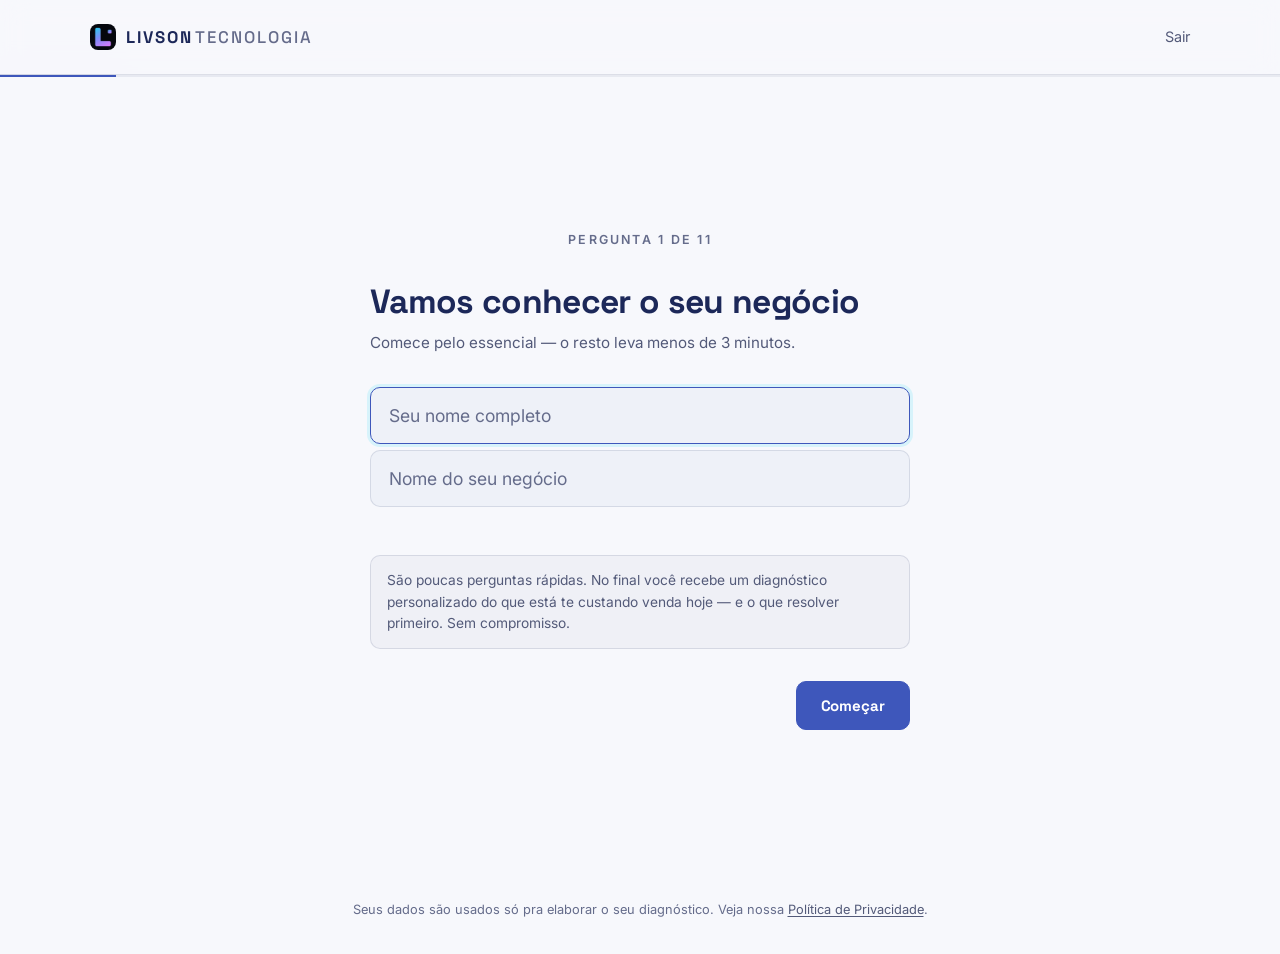
==== diagnostico.html @ ba1debfa "Reformar o visual: tema claro institucional em tonalidade unica Troca o esqueleto visual que dava "c" ====
<!DOCTYPE html>
<html lang="pt-BR" class="no-js">
<head>
  <!-- Google tag (gtag.js) -->
  <script async src="https://www.googletagmanager.com/gtag/js?id=G-TPRQHFC8YE"></script>
  <script>
    window.dataLayer = window.dataLayer || [];
    function gtag(){dataLayer.push(arguments);}
    gtag('js', new Date());
    gtag('config', 'G-TPRQHFC8YE');
  </script>

  <meta charset="UTF-8" />
  <meta name="viewport" content="width=device-width, initial-scale=1.0" />
  <title>Diagnóstico Grátis | Livson Tecnologia</title>
  <meta name="description" content="Responda algumas perguntas rápidas e descubra, na hora, onde o seu negócio está perdendo venda por demora de resposta e falta de follow-up." />
  <meta name="robots" content="noindex, follow" />
  <meta name="theme-color" content="#05070d" />
  <link rel="canonical" href="https://livsontecnologia.com.br/diagnostico" />

  <link rel="icon" type="image/png" sizes="32x32" href="img/favicon-32.png" />
  <link rel="icon" type="image/png" sizes="192x192" href="img/favicon-192.png" />
  <link rel="apple-touch-icon" href="img/apple-touch-icon.png" />

  <meta property="og:title" content="Diagnóstico Grátis | Livson Tecnologia" />
  <meta property="og:description" content="Em poucos minutos, descubra onde o seu negócio está perdendo venda — e o que dá pra resolver primeiro." />
  <meta property="og:type" content="website" />
  <meta property="og:url" content="https://livsontecnologia.com.br/diagnostico" />
  <meta property="og:image" content="https://livsontecnologia.com.br/img/livson-tecnologia-logo.png" />
  <meta property="og:locale" content="pt_BR" />
  <meta property="og:site_name" content="Livson Tecnologia" />

  <link rel="preconnect" href="https://fonts.googleapis.com" />
  <link rel="preconnect" href="https://fonts.gstatic.com" crossorigin />
  <link rel="preload" as="style" href="https://fonts.googleapis.com/css2?family=Space+Grotesk:wght@300;400;500;600;700&family=Inter:wght@400;500;600&display=swap" onload="this.onload=null;this.rel='stylesheet'" />
  <noscript><link rel="stylesheet" href="https://fonts.googleapis.com/css2?family=Space+Grotesk:wght@300;400;500;600;700&family=Inter:wght@400;500;600&display=swap" /></noscript>

  <link rel="stylesheet" href="css/style.css?v=20260828f" />
</head>
<body>

  <!-- ===== NAVBAR (minimalista, sem distração) ===== -->
  <header class="nav is-scrolled" id="nav">
    <div class="container nav__inner">
      <a href="/" class="brand" aria-label="Livson Tecnologia — início">
        <img src="img/livson-tecnologia-logo.png" alt="" class="brand__mark" width="32" height="32" />
        <span class="brand__text">LIVSON<em>TECNOLOGIA</em></span>
      </a>
      <a href="/" class="diag__exit">Sair</a>
    </div>
  </header>

  <div class="diag__progress-track" aria-hidden="true">
    <div class="diag__progress-bar" id="diagProgressBar"></div>
  </div>

  <main>
    <section class="diag">
      <div class="diag__form">

        <p class="diag__counter" id="diagCounter">Pergunta 1 de 11</p>

        <form id="diagForm" novalidate>
          <input type="hidden" name="_subject" value="Novo diagnóstico — Livson Tecnologia" />
          <input type="hidden" name="nivel_diagnostico" id="fNivel" value="" />
          <input type="text" name="_gotcha" style="display:none" tabindex="-1" autocomplete="off" />

          <!-- 0 -->
          <div class="diag__step is-active" data-step="0">
            <h1 class="diag__question">Vamos conhecer o seu negócio</h1>
            <p class="diag__hint">Comece pelo essencial — o resto leva menos de 3 minutos.</p>
            <input class="diag__input" type="text" name="nome" placeholder="Seu nome completo" autocomplete="name" required />
            <input class="diag__input" type="text" name="negocio" placeholder="Nome do seu negócio" required />
            <p class="diag__error"></p>
            <div class="diag__meta">São poucas perguntas rápidas. No final você recebe um diagnóstico personalizado do que está te custando venda hoje — e o que resolver primeiro. Sem compromisso.</div>
            <div class="diag__nav">
              <span></span>
              <button type="button" class="btn btn--primary diag__next">Começar</button>
            </div>
          </div>

          <!-- 1 -->
          <div class="diag__step" data-step="1">
            <h1 class="diag__question">Qual o seu WhatsApp?</h1>
            <p class="diag__hint">É por ali que vamos te chamar com a leitura completa.</p>
            <input class="diag__input" type="tel" name="whatsapp" placeholder="(00) 00000-0000" autocomplete="tel" required />
            <p class="diag__error"></p>
            <div class="diag__nav">
              <button type="button" class="btn btn--ghost diag__back">Voltar</button>
              <button type="button" class="btn btn--primary diag__next">Continuar</button>
            </div>
          </div>

          <!-- 2 -->
          <div class="diag__step" data-step="2">
            <h1 class="diag__question">E o seu e-mail?</h1>
            <input class="diag__input" type="email" name="email" placeholder="voce@empresa.com" autocomplete="email" required />
            <p class="diag__error"></p>
            <div class="diag__nav">
              <button type="button" class="btn btn--ghost diag__back">Voltar</button>
              <button type="button" class="btn btn--primary diag__next">Continuar</button>
            </div>
          </div>

          <!-- 3 -->
          <div class="diag__step" data-step="3">
            <h1 class="diag__question">Site ou Instagram do seu negócio?</h1>
            <p class="diag__hint">Se ainda não tiver, sem problema — pode pular.</p>
            <input class="diag__input" type="text" name="site_instagram" placeholder="seusite.com.br ou @seuinstagram" />
            <p class="diag__error"></p>
            <div class="diag__nav">
              <button type="button" class="btn btn--ghost diag__back">Voltar</button>
              <button type="button" class="btn btn--primary diag__next">Continuar</button>
            </div>
          </div>

          <!-- 4 -->
          <div class="diag__step" data-step="4">
            <h1 class="diag__question">Quantos contatos ou leads chegam por mês, mais ou menos?</h1>
            <p class="diag__hint">Some WhatsApp, Instagram, site e indicações.</p>
            <div class="diag__options" role="radiogroup">
              <div class="diag__option"><input type="radio" name="volume" id="vol1" value="Até 20 por mês" data-n="14" required /><label for="vol1">Até 20 por mês</label></div>
              <div class="diag__option"><input type="radio" name="volume" id="vol2" value="21 a 50 por mês" data-n="35" /><label for="vol2">21 a 50 por mês</label></div>
              <div class="diag__option"><input type="radio" name="volume" id="vol3" value="51 a 100 por mês" data-n="75" /><label for="vol3">51 a 100 por mês</label></div>
              <div class="diag__option"><input type="radio" name="volume" id="vol4" value="Mais de 100 por mês" data-n="130" /><label for="vol4">Mais de 100 por mês</label></div>
            </div>
            <p class="diag__error"></p>
            <div class="diag__nav">
              <button type="button" class="btn btn--ghost diag__back">Voltar</button>
              <button type="button" class="btn btn--primary diag__next">Continuar</button>
            </div>
          </div>

          <!-- 5 -->
          <div class="diag__step" data-step="5">
            <h1 class="diag__question">Qual o valor médio de uma venda ou contrato fechado?</h1>
            <div class="diag__options" role="radiogroup">
              <div class="diag__option"><input type="radio" name="ticket" id="tk1" value="Até R$ 300" data-n="150" required /><label for="tk1">Até R$ 300</label></div>
              <div class="diag__option"><input type="radio" name="ticket" id="tk2" value="R$ 300 a R$ 1.500" data-n="900" /><label for="tk2">R$ 300 a R$ 1.500</label></div>
              <div class="diag__option"><input type="radio" name="ticket" id="tk3" value="R$ 1.500 a R$ 5.000" data-n="3250" /><label for="tk3">R$ 1.500 a R$ 5.000</label></div>
              <div class="diag__option"><input type="radio" name="ticket" id="tk4" value="Acima de R$ 5.000" data-n="7500" /><label for="tk4">Acima de R$ 5.000</label></div>
            </div>
            <p class="diag__error"></p>
            <div class="diag__nav">
              <button type="button" class="btn btn--ghost diag__back">Voltar</button>
              <button type="button" class="btn btn--primary diag__next">Continuar</button>
            </div>
          </div>

          <!-- 6 -->
          <div class="diag__step" data-step="6">
            <h1 class="diag__question">Em média, em quanto tempo você responde um novo contato?</h1>
            <p class="diag__hint">Considere também a madrugada, o fim de semana e quando você está ocupado.</p>
            <div class="diag__options" role="radiogroup">
              <div class="diag__option"><input type="radio" name="tempo_resposta" id="tr1" value="Em poucos minutos, sempre" data-n="0.02" required /><label for="tr1">Em poucos minutos, sempre</label></div>
              <div class="diag__option"><input type="radio" name="tempo_resposta" id="tr2" value="Até 1 hora" data-n="0.08" /><label for="tr2">Até 1 hora</label></div>
              <div class="diag__option"><input type="radio" name="tempo_resposta" id="tr3" value="Algumas horas" data-n="0.18" /><label for="tr3">Algumas horas</label></div>
              <div class="diag__option"><input type="radio" name="tempo_resposta" id="tr4" value="No dia seguinte ou mais" data-n="0.30" /><label for="tr4">No dia seguinte ou mais</label></div>
            </div>
            <p class="diag__error"></p>
            <div class="diag__nav">
              <button type="button" class="btn btn--ghost diag__back">Voltar</button>
              <button type="button" class="btn btn--primary diag__next">Continuar</button>
            </div>
          </div>

          <!-- 7 -->
          <div class="diag__step" data-step="7">
            <h1 class="diag__question">Dos que perguntam o preço, quantos somem sem fechar?</h1>
            <div class="diag__options" role="radiogroup">
              <div class="diag__option"><input type="radio" name="sumico" id="sm1" value="Poucos — acompanho de perto" data-n="0.10" required /><label for="sm1">Poucos — acompanho de perto</label></div>
              <div class="diag__option"><input type="radio" name="sumico" id="sm2" value="Cerca da metade" data-n="0.45" /><label for="sm2">Cerca da metade</label></div>
              <div class="diag__option"><input type="radio" name="sumico" id="sm3" value="A maioria some" data-n="0.70" /><label for="sm3">A maioria some</label></div>
              <div class="diag__option"><input type="radio" name="sumico" id="sm4" value="Não sei dizer" data-n="0.35" /><label for="sm4">Não sei dizer</label></div>
            </div>
            <p class="diag__error"></p>
            <div class="diag__nav">
              <button type="button" class="btn btn--ghost diag__back">Voltar</button>
              <button type="button" class="btn btn--primary diag__next">Continuar</button>
            </div>
          </div>

          <!-- 8 -->
          <div class="diag__step" data-step="8">
            <h1 class="diag__question">Qual o maior problema hoje?</h1>
            <div class="diag__options" role="radiogroup">
              <div class="diag__option"><input type="radio" name="problema" id="p1" value="Poucos clientes chegando" required /><label for="p1">🎯 Poucos clientes chegando</label></div>
              <div class="diag__option"><input type="radio" name="problema" id="p2" value="Demoro muito pra responder" /><label for="p2">⏱️ Demoro muito pra responder</label></div>
              <div class="diag__option"><input type="radio" name="problema" id="p3" value="Não tenho site ou landing page" /><label for="p3">🖥️ Não tenho site ou landing page</label></div>
              <div class="diag__option"><input type="radio" name="problema" id="p4" value="Perco o controle dos contatos (sem CRM)" /><label for="p4">🗂️ Perco o controle dos contatos</label></div>
              <div class="diag__option"><input type="radio" name="problema" id="p5" value="Não sei se o que eu faço está funcionando" /><label for="p5">📊 Não sei se o que eu faço está funcionando</label></div>
            </div>
            <p class="diag__error"></p>
            <div class="diag__nav">
              <button type="button" class="btn btn--ghost diag__back">Voltar</button>
              <button type="button" class="btn btn--primary diag__next">Continuar</button>
            </div>
          </div>

          <!-- 9 -->
          <div class="diag__step" data-step="9">
            <h1 class="diag__question">O que você já usa hoje?</h1>
            <p class="diag__hint">Pode marcar mais de um.</p>
            <div class="diag__options">
              <div class="diag__option"><input type="checkbox" name="ferramentas" id="f1" value="Site ou landing page própria" /><label for="f1">Site ou landing page própria</label></div>
              <div class="diag__option"><input type="checkbox" name="ferramentas" id="f2" value="Instagram" /><label for="f2">Instagram</label></div>
              <div class="diag__option"><input type="checkbox" name="ferramentas" id="f3" value="WhatsApp Business" /><label for="f3">WhatsApp Business</label></div>
              <div class="diag__option"><input type="checkbox" name="ferramentas" id="f4" value="Algum CRM" /><label for="f4">Algum CRM</label></div>
              <div class="diag__option"><input type="checkbox" name="ferramentas" id="f5" value="Nenhum desses ainda" /><label for="f5">Nenhum desses ainda</label></div>
            </div>
            <p class="diag__error"></p>
            <div class="diag__nav">
              <button type="button" class="btn btn--ghost diag__back">Voltar</button>
              <button type="button" class="btn btn--primary diag__next">Continuar</button>
            </div>
          </div>

          <!-- 10 -->
          <div class="diag__step" data-step="10">
            <h1 class="diag__question">Quando você quer resolver isso?</h1>
            <div class="diag__options" role="radiogroup">
              <div class="diag__option"><input type="radio" name="urgencia" id="u1" value="O quanto antes" required /><label for="u1">🔥 O quanto antes</label></div>
              <div class="diag__option"><input type="radio" name="urgencia" id="u2" value="Nas próximas semanas" /><label for="u2">🗓️ Nas próximas semanas</label></div>
              <div class="diag__option"><input type="radio" name="urgencia" id="u3" value="Só pesquisando por enquanto" /><label for="u3">👀 Só pesquisando por enquanto</label></div>
            </div>
            <p class="diag__error"></p>
            <div class="diag__nav">
              <button type="button" class="btn btn--ghost diag__back">Voltar</button>
              <button type="submit" class="btn btn--primary btn--glow diag__submit">Ver meu resultado</button>
            </div>
          </div>
        </form>

        <!-- RESULTADO -->
        <div class="diag__done" id="diagDone" hidden>
          <div class="report reveal">
            <div class="report__head">
              <span class="report__tag">Resultado do diagnóstico</span>
              <span class="report__who" id="repWho">—</span>
            </div>
            <div class="report__body">
              <p class="report__label">Nível do seu atendimento hoje</p>
              <p class="report__level" id="resLevel">—</p>

              <div class="report__causes" id="resCausas"></div>

              <p class="report__note" id="resProblema"></p>
            </div>
          </div>

          <div class="report__next">
            <h2>O que dá pra fazer com isso</h2>
            <p>Vou analisar suas respostas e te chamar no WhatsApp com a leitura completa — onde está o maior vazamento e o que resolveria primeiro. Sem compromisso.</p>
            <div class="report__actions">
              <a id="waLink" href="https://wa.me/5571996466575" target="_blank" rel="noopener" class="btn btn--primary btn--glow btn--lg">Falar no WhatsApp agora</a>
              <a href="/livson-conecta" class="btn btn--ghost btn--lg">Ver como o sistema funciona</a>
            </div>
          </div>
        </div>

      </div>
    </section>
  </main>

  <footer class="diag__footer">
    <p>Seus dados são usados só pra elaborar o seu diagnóstico. Veja nossa <a href="/politica-de-privacidade">Política de Privacidade</a>.</p>
  </footer>

  <script src="js/diagnostico.js?v=20260828f" defer></script>
</body>
</html>
---- css/style.css ----
/* =========================================================
   LIVSON TECNOLOGIA — sistema visual
   Institucional claro com ancoras escuras (hero, manifesto, CTA,
   rodape e as telas de produto). TONALIDADE UNICA: todo tom, claro
   ou escuro, e do mesmo hue 228. Sem cyan, sem gradiente.

   Como funciona: :root carrega o tema claro; .on-dark redeclara os
   MESMOS tokens nos valores escuros. Por isso nenhum componente
   precisa saber em que faixa esta — todos leem var(--text),
   var(--line), var(--surface) e se adaptam sozinhos.

   Contraste conferido nos dois contextos: tudo passa WCAG AA.
   Signature easing: cubic-bezier(.2,0,0,1)
   ========================================================= */

:root {
  /* ---------- Superficies (claro) ---------- */
  --bg:        #f7f8fc;
  --bg-1:      #eef1f8;
  --bg-2:      #ffffff;
  --bg-3:      #f2f4fa;
  --bg-soft:   #eef1f8;
  --surface:   rgba(28, 40, 89, 0.035);
  --surface-2: rgba(28, 40, 89, 0.065);

  /* O chao da pagina e escuro de proposito: e sobre ele que a cena 3D
     do hero e desenhada. As faixas claras sao opacas e cobrem a cena
     assim que o hero termina. */
  --ground:    #0d1220;

  /* ---------- Linhas ---------- */
  --line:      rgba(28, 40, 89, 0.12);
  --line-2:    rgba(28, 40, 89, 0.20);
  --line-3:    rgba(28, 40, 89, 0.32);

  /* ---------- Texto ---------- */
  --text:      #1c2859;
  --text-hi:   #0f1733;
  --muted:     #535a79;
  --muted-2:   #656c8b;   /* 4.86:1 — o menor da paleta, ainda AA */

  /* ---------- Acento ---------- */
  --accent:     #3e57bb;
  --accent-2:   #2f46a0;
  --accent-dim: rgba(62, 87, 187, 0.10);
  --accent-ink: #ffffff;

  /* ---------- Tipografia ---------- */
  --font-display: 'Space Grotesk', 'Inter', system-ui, sans-serif;
  --font-body:    'Inter', system-ui, -apple-system, sans-serif;

  --fs-hero:    clamp(2.35rem, 5.4vw, 4.5rem);
  --fs-display: clamp(1.95rem, 4.2vw, 3.35rem);
  --fs-h3:      clamp(1.15rem, 1.9vw, 1.45rem);
  --fs-lead:    clamp(1rem, 1.4vw, 1.12rem);
  --fs-body:    .96rem;
  --fs-sm:      .88rem;
  --fs-label:   .72rem;

  --track-display: -0.038em;
  --track-label:    .18em;

  /* ---------- Espaco ---------- */
  --s1: 8px;
  --s2: 14px;
  --s3: 22px;
  --s4: 34px;
  --s5: 52px;
  --s6: clamp(56px, 7vw, 86px);
  --s7: clamp(72px, 10vw, 124px);
  --s8: clamp(92px, 13vw, 168px);

  /* ---------- Forma ---------- */
  --radius:    16px;
  --radius-sm: 10px;
  --radius-xs:  6px;
  --radius-btn: 10px;
  --container:      1180px;
  --container-wide: 1320px;

  /* ---------- Movimento ---------- */
  --ease:      cubic-bezier(.2, 0, 0, 1);
  --ease-out:  cubic-bezier(.05, .7, .1, 1);

  /* ---------- Aliases (o mesmo CSS serve 5 paginas) ---------- */
  --bg-alt:    var(--bg-1);
  --border:    var(--line);
  --border-2:  var(--line-2);
  --cyan:      var(--accent);
  --violet:    var(--accent-2);
  --pink:      var(--accent);
  --accent-hi: var(--accent);
  --grad:      var(--accent);
  --grad-soft: var(--accent-dim);
  --shadow-glow: none;
}

/* ---------- Faixas escuras ----------
   Mesmos tokens, valores do outro lado da escala — e o mesmo hue 228.
   As telas de produto (.mock__frame) tambem entram aqui: painel de
   sistema escuro sobre pagina clara e contraste proposital, e mantem o
   mockup legivel como "tela de software". */
.on-dark,
.preloader,
.hero,
.manifesto,
.cta-band,
.footer,
.mock__frame,
.tema-hero-escuro .nav:not(.is-scrolled) {
  --bg:        #0d1220;
  --bg-1:      #111729;
  --bg-2:      #0b1017;
  --bg-3:      #161d30;
  --bg-soft:   #111729;
  --surface:   rgba(255, 255, 255, 0.045);
  --surface-2: rgba(255, 255, 255, 0.075);

  --line:      rgba(255, 255, 255, 0.10);
  --line-2:    rgba(255, 255, 255, 0.17);
  --line-3:    rgba(255, 255, 255, 0.28);

  --text:      #e4e8f5;
  --text-hi:   #ffffff;
  --muted:     #989eb9;
  --muted-2:   #8a92ae;

  --accent:     #899cec;
  --accent-2:   #6f83d8;
  --accent-dim: rgba(137, 156, 236, 0.14);
  --accent-ink: #0d1220;

  color: var(--text);
}

/* ---------- Reset ---------- */
* { margin: 0; padding: 0; box-sizing: border-box; }

html { scroll-behavior: smooth; -webkit-text-size-adjust: 100%; }

body {
  font-family: var(--font-body);
  background: var(--bg);
  color: var(--text);
  line-height: 1.6;
  overflow-x: hidden;
  -webkit-font-smoothing: antialiased;
}

h1, h2, h3, .brand__text, .eyebrow, .stat__num, .plan__name {
  font-family: var(--font-display);
  line-height: 1.1;
  letter-spacing: -0.02em;
}

a { color: inherit; text-decoration: none; }
img { max-width: 100%; display: block; }
ul { list-style: none; }

.container {
  width: 100%;
  max-width: var(--container);
  margin-inline: auto;
  padding-inline: clamp(20px, 5vw, 40px);
}
.container--wide { max-width: var(--container-wide); }

/* Era texto com gradiente arco-iris. Numa paleta de tonalidade unica o
   gradiente e justamente o que suja — o realce agora e so a cor de
   acento, no peso que o titulo ja tem. */
.grad {
  color: var(--accent);
  background: none;
  -webkit-text-fill-color: currentColor;
}

/* ---------- 3D Canvas ---------- */
#bg-canvas {
  position: fixed;
  inset: 0;
  width: 100vw;
  height: 100vh;
  z-index: 0;
  display: block;
}
.bg-overlay {
  position: fixed;
  inset: 0;
  z-index: 1;
  pointer-events: none;
  background:
    radial-gradient(1200px 600px at 50% -10%, rgba(137,156,236,.13), transparent 62%),
    radial-gradient(900px 500px at 88% 18%, rgba(111,131,216,.09), transparent 62%),
    linear-gradient(180deg, transparent 0%, rgba(13,18,32,.55) 68%, #0d1220 100%);
}

main, .nav, .footer { position: relative; z-index: 2; }

/* Cada faixa de primeiro nivel pinta o proprio fundo. E isso que faz a
   cena 3D (fixa, z-index 0) aparecer SO no hero: da segunda faixa em
   diante o fundo claro e opaco e cobre a cena. */
main > * { background: var(--bg); }
.hero { background: transparent; }
.footer { background: var(--bg); }

/* O chao escuro existe SO nas paginas com hero escuro — e nelas que a
   cena 3D precisa de um fundo para ser desenhada. Nas demais o corpo e
   claro, senao qualquer faixa fora de <main> (o .diag__footer, por
   exemplo) fica com texto do tema claro sobre o chao escuro. */
body.tema-hero-escuro { background: var(--ground); }

/* ---------- Preloader ---------- */
.preloader {
  position: fixed;
  inset: 0;
  z-index: 50;
  background: var(--bg);
  display: flex;
  flex-direction: column;
  align-items: center;
  justify-content: center;
  gap: 22px;
  transition: opacity .6s var(--ease), visibility .6s var(--ease);
}
.preloader.is-done { opacity: 0; visibility: hidden; }
.preloader__logo {
  display: flex; align-items: center; gap: 12px;
  font-family: var(--font-display);
  font-weight: 700; font-size: 1.4rem; letter-spacing: .25em;
  color: var(--text);
}
.preloader__mark {
  display: block;
  width: 20px; height: 20px; border-radius: 6px;
  background: var(--accent); object-fit: cover;
  animation: markPulse 1.6s var(--ease) infinite;
}
@keyframes markPulse { 0%,100%{ opacity: 1; } 50%{ opacity: .45; } }
.preloader__bar {
  width: 180px; height: 3px; border-radius: 3px;
  background: var(--surface-2); overflow: hidden;
}
.preloader__bar span {
  display: block; height: 100%; width: 0%;
  background: var(--accent);
  transition: width .3s var(--ease);
}

/* ---------- Buttons ----------
   Era pilula 999px + preenchimento gradiente + filter:blur(16px) por
   tras. Esse conjunto e o botao mais reconhecivel de landing gerada.
   Agora: indigo solido, raio contido, sem halo. O peso vem da cor. */
.btn {
  display: inline-flex; align-items: center; justify-content: center;
  gap: 8px;
  padding: 14px 24px;
  border-radius: var(--radius-btn);
  font-weight: 600; font-size: .94rem;
  font-family: var(--font-display);
  letter-spacing: -0.005em;
  cursor: pointer;
  border: 1px solid var(--line-2);
  background: transparent;
  color: var(--text);
  transition: transform .16s var(--ease), background .25s var(--ease),
              border-color .25s var(--ease), color .25s var(--ease);
}
.btn:active { transform: translateY(1px); }

.btn--primary {
  background: var(--accent);
  border-color: var(--accent);
  color: var(--accent-ink);
  font-weight: 700;
}
.btn--primary:hover { background: var(--accent-2); border-color: var(--accent-2); }

/* .btn--glow existe no HTML de 3 paginas; virou um realce discreto em
   vez do halo desfocado. Mantido o nome pra nao mexer no markup. */
.btn--glow { box-shadow: 0 8px 26px rgba(28, 40, 89, .16); }
.btn--glow:hover { box-shadow: 0 10px 30px rgba(28, 40, 89, .24); }

.btn--ghost { background: transparent; border-color: var(--line-2); color: var(--text); }
.btn--ghost:hover { background: var(--surface-2); border-color: var(--line-3); }

.btn--sm { padding: 10px 16px; font-size: .84rem; }
.btn--lg { padding: 17px 32px; font-size: 1.02rem; }
.btn--block { width: 100%; }

/* ---------- Navbar ---------- */
.nav {
  position: fixed; top: 0; left: 0; right: 0;
  z-index: 20;
  transition: background .4s var(--ease), border-color .4s var(--ease), backdrop-filter .4s var(--ease);
  border-bottom: 1px solid transparent;
}
.nav.is-scrolled {
  background: color-mix(in srgb, var(--bg) 88%, transparent);
  backdrop-filter: blur(14px);
  -webkit-backdrop-filter: blur(14px);
  border-bottom-color: var(--border);
}
.nav__inner {
  display: flex; align-items: center; justify-content: space-between;
  height: 74px;
}
.brand { display: flex; align-items: center; gap: 10px; }
.brand__mark {
  display: block;
  width: 26px; height: 26px; border-radius: 8px;
  background: var(--accent); object-fit: cover;
  flex: none;
}
.brand__text {
  font-weight: 700; font-size: 1.05rem; letter-spacing: .12em;
}
.brand__text em { font-style: normal; color: var(--muted-2); font-weight: 500; margin-left: 2px; }

.nav__links { display: flex; gap: 30px; }
.nav__links a {
  color: var(--muted); font-size: .92rem; font-weight: 500;
  position: relative; transition: color .25s var(--ease);
}
.nav__links a::after {
  content: ''; position: absolute; left: 0; bottom: -6px;
  width: 0; height: 2px; background: var(--accent);
  transition: width .3s var(--ease);
}
.nav__links a:hover { color: var(--text); }
.nav__links a:hover::after { width: 100%; }

.nav__toggle {
  display: none; flex-direction: column; gap: 5px;
  background: none; border: none; cursor: pointer; padding: 8px;
}
.nav__toggle span {
  width: 24px; height: 2px; background: var(--text); border-radius: 2px;
  transition: transform .3s var(--ease), opacity .3s var(--ease);
}
.nav.is-open .nav__toggle span:nth-child(1) { transform: translateY(7px) rotate(45deg); }
.nav.is-open .nav__toggle span:nth-child(2) { opacity: 0; }
.nav.is-open .nav__toggle span:nth-child(3) { transform: translateY(-7px) rotate(-45deg); }

/* ---------- Hero ----------
   Composicao assimetrica: a coluna de texto ocupa a esquerda e a ancora
   visual (mockup do produto) entra pela direita, sangrando pra fora da
   grade. Os nomes de classe da timeline de entrada em js/main.js estao
   preservados — .hero__badge / .hero__sub / .hero__actions /
   .hero__trust e as .reveal-line. */
.hero {
  min-height: 100vh;
  display: flex; align-items: center;
  padding-top: 104px; padding-bottom: 128px;
  position: relative;
}
.hero__inner { position: relative; }
.hero__copy { position: relative; z-index: 2; max-width: min(100%, 700px); }

.hero__badge {
  display: inline-flex; align-items: center; gap: 10px;
  font-family: var(--font-display);
  font-size: var(--fs-label); font-weight: 500;
  text-transform: uppercase; letter-spacing: .22em;
  color: var(--muted);
  margin-bottom: var(--s3);
  padding: 0; background: none; border: 0;
}
.pulse-dot {
  width: 7px; height: 7px; border-radius: 50%; flex: none;
  background: var(--accent);
  box-shadow: 0 0 0 0 rgba(137,156,236,.7);
  animation: pulse 2s infinite;
}
@keyframes pulse {
  0% { box-shadow: 0 0 0 0 rgba(137,156,236,.55); }
  70% { box-shadow: 0 0 0 10px rgba(137,156,236,0); }
  100% { box-shadow: 0 0 0 0 rgba(137,156,236,0); }
}

/* Contraste tipografico de verdade: a frase que diagnostica o problema
   e pequena, fina e recuada; a promessa vem em corpo cheio, pesada e
   branca. Antes as duas tinham o mesmo tamanho e o mesmo peso 300 —
   elegante e sem hierarquia nenhuma. */
.hero__title {
  font-size: var(--fs-hero);
  line-height: 1.0;
  letter-spacing: -0.045em;
  margin-bottom: var(--s4);
  text-wrap: balance;
}
.hero__title .reveal-line { display: block; }
.hero__line-1 {
  font-size: .43em;
  font-weight: 300;
  line-height: 1.22;
  letter-spacing: -0.02em;
  color: var(--muted);
  margin-bottom: .5em;
  max-width: 22ch;
}
.hero__line-2 {
  font-weight: 600;
  color: var(--text-hi);
}
.hero__title .grad { font-weight: 600; }

/* ---------- Reveal do titulo (mascara) ----------
   O reveal antigo era subir a frase inteira com fade. Fade e o reveal
   generico de qualquer template; mascara e o editorial — a palavra sobe
   de tras de uma aresta dura, sem transparencia nenhuma.

   A mascara e por PALAVRA, nao por linha, porque o titulo quebra em 2,
   3 ou 4 linhas conforme a largura da tela: mascarar a linha logica
   quebraria o efeito em todo breakpoint que reflui.

   .w e a janela (recorta), .w__in e o que se move. As duas caixas so
   existem depois que o JS divide o titulo — sem JS, o texto fica
   exatamente como esta no HTML. */
.hero__title .w {
  display: inline-block;
  overflow: hidden;
  vertical-align: top;
  /* com line-height 1.0 a caixa tem exatamente 1em: a mascara cortaria
     os acentos de "negocio/e" em cima e as descidas de "g, c, p" em
     baixo. O par padding/margem negativa estica a janela sem mover
     nada no layout. A aresta de revelacao passa a ser a de baixo. */
  padding-top: .2em;    margin-top: -.2em;
  padding-bottom: .24em; margin-bottom: -.24em;
}
.hero__title .w__in { display: inline-block; }
/* a linha 1 e o preparo: sobe inteira, de uma vez so */
.hero__line-1 .w, .hero__line-1 .w__in { display: block; }

.hero__title.is-revealing .w__in { will-change: transform; }

.hero__sub {
  font-size: var(--fs-lead);
  color: var(--muted);
  max-width: 52ch; line-height: 1.68;
  margin-bottom: var(--s4);
}
.hero__sub strong { color: var(--text); font-weight: 500; }

.hero__actions { display: flex; flex-wrap: wrap; gap: 12px; }

.hero__trust {
  display: flex; flex-wrap: wrap; align-items: center;
  gap: 12px 28px;
  margin-top: var(--s6);
  padding-top: var(--s3);
  border-top: 1px solid var(--line);
  color: var(--muted-2); font-size: var(--fs-sm);
  max-width: 52ch;
}
.hero__trust-item, .hero__trust-badge {
  font-family: var(--font-display);
  font-size: var(--fs-label); font-weight: 500;
  text-transform: uppercase; letter-spacing: .14em;
  color: var(--muted);
  display: inline-flex; align-items: center;
  padding: 0; background: none; border: 0;
}
.hero__trust-badge { color: var(--text); font-weight: 600; white-space: nowrap; }
/* dourado era o unico ponto fora da tonalidade unica no portfolio */
.stars { color: var(--accent); letter-spacing: 2px; }

/* Ancora visual. Em telas largas ela e absoluta e sangra pra fora da
   coluna — e o que quebra a simetria. Abaixo de 1080px ela volta pro
   fluxo, embaixo do texto. */
.hero__anchor {
  position: absolute;
  right: 0;
  bottom: -2vw;
  width: min(48vw, 560px);
  z-index: 1;
  pointer-events: none;
}

.hero__scroll {
  position: absolute; bottom: 40px;
  left: max(clamp(20px, 5vw, 40px), calc(50% - var(--container-wide) / 2 + clamp(20px, 5vw, 40px)));
  display: inline-flex; align-items: center; gap: 12px;
  font-family: var(--font-display);
  font-size: .68rem; font-weight: 500;
  text-transform: uppercase; letter-spacing: .2em;
  color: var(--muted-2);
  transition: color .3s var(--ease);
  z-index: 3;
}
.hero__scroll:hover { color: var(--text); }
.hero__scroll-line {
  width: 1px; height: 34px; background: linear-gradient(180deg, var(--accent), transparent);
  display: block; flex: none; transform-origin: top;
  animation: scrollLine 2.1s var(--ease) infinite;
}
@keyframes scrollLine {
  0%   { transform: scaleY(0); opacity: 0; }
  35%  { transform: scaleY(1); opacity: 1; }
  100% { transform: scaleY(1); opacity: 0; }
}

@media (max-width: 1080px) {
  .hero { min-height: 0; padding-top: 130px; padding-bottom: var(--s7); }
  .hero__copy { max-width: none; }
  .hero__anchor {
    position: static; width: min(100%, 460px);
    margin-top: var(--s6);
  }
  .hero__scroll { display: none; }
}
@media (max-width: 700px) {
  .hero__trust { gap: 10px 20px; }
  .hero__anchor { width: 100%; margin-top: var(--s5); }
}

/* ---------- Sections ---------- */
.section { padding: var(--s7) 0; position: relative; }
.section--alt { background: var(--bg-1); }
.section--tight-top { padding-top: 0; }

.section__head { max-width: 680px; margin-bottom: var(--s6); }
.eyebrow {
  display: inline-block;
  font-family: var(--font-display);
  font-size: var(--fs-label); font-weight: 600;
  letter-spacing: var(--track-label); text-transform: uppercase;
  color: var(--muted-2);
  margin-bottom: var(--s2);
}
.section__title { font-size: var(--fs-display); font-weight: 600; margin-bottom: 16px; }
.section__lead { color: var(--muted); font-size: var(--fs-lead); line-height: 1.7; }

/* =========================================================
   BASE EDITORIAL
   O ritmo vem de regua fina + espaco vazio + contraste de peso,
   nao de mais uma caixa com borda.
   ========================================================= */

.section__head--split {
  display: grid;
  grid-template-columns: minmax(0, 1.05fr) minmax(0, .95fr);
  gap: 28px 70px;
  align-items: end;
  max-width: none;
  margin-bottom: var(--s6);
}
.section__head--split .section__lead { padding-bottom: .4em; }

/* Titulo de display: corpo grande e leve, com a palavra-chave pesada e
   branca. O salto de peso 300 -> 600 dentro da mesma frase e o que da
   contraste; antes era tudo 300 com um 500 timido. */
.title--display {
  font-size: var(--fs-display);
  font-weight: 300;
  letter-spacing: var(--track-display);
  line-height: 1.06;
  margin-bottom: 0;
  color: var(--muted);
}
/* Sem white-space:nowrap: com body{overflow-x:hidden} ele nao quebrava,
   so cortava o titulo pra fora da tela em 360px. */
.title--display strong { font-weight: 600; color: var(--text-hi); }
@supports (text-wrap: balance) { .title--display { text-wrap: balance; } }

/* ---------- Blocos editoriais alternados (Solucoes) ----------
   Era um empilhado de trilhas numeradas 01/02/03. Virou texto de um
   lado, tela do produto do outro, invertendo o lado a cada bloco. */
.blocks { display: grid; gap: var(--s8); }

.block {
  display: grid;
  grid-template-columns: minmax(0, .95fr) minmax(0, 1.05fr);
  gap: var(--s5) clamp(38px, 5.5vw, 84px);
  align-items: center;
}
.block--flip .block__media { order: -1; }

.block__name {
  font-size: var(--fs-h3);
  font-weight: 500; letter-spacing: -0.025em; line-height: 1.2;
  color: var(--text-hi);
  padding-bottom: var(--s3);
}
.block__media { position: relative; min-width: 0; }

/* As linhas de trava: regua fina, sem card. */
.trava {
  display: grid;
  grid-template-columns: minmax(0, .9fr) minmax(0, 1.1fr);
  gap: 8px 32px;
  padding: 20px 0;
  border-top: 1px solid var(--line);
  transition: border-color .4s var(--ease);
}
.track__list .trava:last-child { border-bottom: 1px solid var(--line); }
.trava:hover { border-top-color: var(--line-2); }

.trava__problem {
  font-family: var(--font-display);
  font-size: 1rem;
  font-weight: 400; letter-spacing: -0.015em; line-height: 1.35;
  color: var(--text);
}
.trava__solution {
  font-family: var(--font-display);
  font-size: var(--fs-label); font-weight: 600;
  text-transform: uppercase; letter-spacing: .14em;
  color: var(--accent);
  margin-bottom: 7px;
}
.trava__desc { color: var(--muted); font-size: var(--fs-sm); line-height: 1.6; }

.section__outro {
  display: flex; flex-wrap: wrap; align-items: center; gap: 14px 26px;
  margin-top: var(--s6);
  padding-top: var(--s4);
  border-top: 1px solid var(--line);
}
.section__outro p { color: var(--muted); font-size: 1.02rem; max-width: 46ch; }

@media (max-width: 980px) {
  .block, .block--flip { grid-template-columns: 1fr; gap: var(--s4); }
  .block--flip .block__media { order: 0; }
  .blocks { gap: var(--s7); }
}
@media (max-width: 900px) {
  .section__head--split { grid-template-columns: 1fr; align-items: start; gap: 18px; }
  .section__head--split .section__lead { padding-bottom: 0; }
  .trava { grid-template-columns: 1fr; gap: 10px; padding: 18px 0; }
}

/* =========================================================
   MOCKUPS DE PRODUTO — renderizados em HTML/CSS, sem imagem
   ---------------------------------------------------------
   Cada .mock e um componente isolado e autossuficiente. Para
   trocar por um print real depois, basta substituir o conteudo
   de .mock__screen por um <img>: o frame, a sombra, a legenda e
   o responsivo continuam valendo sem tocar em mais nada.

   Escala: o frame e um container e todo o interior e medido em
   cqi/em, entao o mockup encolhe inteiro junto com a coluna —
   nunca vira texto minusculo dentro de caixa grande.
   ========================================================= */
.mock { display: block; margin: 0; }
.mock__frame {
  position: relative;
  border-radius: 12px;
  background: var(--bg-2);
  border: 1px solid var(--line-2);
  overflow: hidden;
  box-shadow: 0 30px 60px -26px rgba(15, 23, 51, .45), 0 2px 10px rgba(15, 23, 51, .12);
  font-size: 10px;
}
@supports (container-type: inline-size) {
  .mock__frame { container-type: inline-size; }
  .mock__chrome, .mock__screen { font-size: clamp(7px, 2.55cqi, 13px); }
  .mock--phone .mock__screen { font-size: clamp(8px, 4.4cqi, 15px); }
}
.mock__cap {
  display: block;
  margin-top: 12px;
  font-family: var(--font-display);
  font-size: .66rem; font-weight: 500;
  text-transform: uppercase; letter-spacing: .18em;
  color: var(--muted-2);
}

.mock__chrome {
  display: flex; align-items: center; gap: 1em;
  padding: .95em 1.2em;
  background: var(--bg-3);
  border-bottom: 1px solid var(--line);
}
.mock__dots { display: flex; gap: .45em; flex: none; }
.mock__dots i { width: .62em; height: .62em; border-radius: 50%; background: var(--line-3); }
.mock__url {
  flex: 1; min-width: 0;
  padding: .42em .9em; border-radius: 99em;
  background: rgba(0,0,0,.35);
  color: var(--muted-2); font-size: .92em;
  white-space: nowrap; overflow: hidden; text-overflow: ellipsis;
}
.mock__screen { display: block; }

.mock--phone .mock__frame {
  aspect-ratio: 1 / 1.75;
  display: flex; flex-direction: column;
  border-radius: 2.4em;
  border: .55em solid #1b2233;
  background: #0b1017;
  box-shadow: 0 34px 64px -26px rgba(15, 23, 51, .5);
}
.mock--phone .mock__frame::before {
  content: ''; position: absolute; top: 0; left: 50%; transform: translateX(-50%);
  width: 34%; height: 1.5em; border-radius: 0 0 1em 1em; background: #1b2233; z-index: 3;
}

/* ---------- tela 1: site / landing ---------- */
.scr-site { padding: 0 0 1.4em; background: linear-gradient(180deg, #0d1220, var(--bg-2)); }
.site__nav {
  display: flex; align-items: center; gap: .8em;
  padding: 1.1em 1.4em; border-bottom: 1px solid var(--line);
}
.site__mark { width: 1.5em; height: 1.5em; border-radius: .45em; background: var(--accent); flex: none; }
.site__nav i { height: .5em; width: 3em; border-radius: 99em; background: var(--line-2); }
.site__nav .site__btn {
  margin-left: auto; padding: .45em .9em; border-radius: .5em;
  background: var(--accent); color: var(--accent-ink);
  font-size: .88em; font-weight: 700; white-space: nowrap;
}
.site__hero { padding: 2.2em 1.6em 1.6em; }
.site__eyebrow {
  font-size: .8em; font-weight: 600; letter-spacing: .18em; text-transform: uppercase;
  color: var(--accent); margin-bottom: .9em;
}
.site__hero h4 {
  font-family: var(--font-display);
  font-size: 1.85em; font-weight: 600; line-height: 1.12; letter-spacing: -0.03em;
  color: var(--text-hi); margin-bottom: .55em;
}
.site__p { font-size: .95em; color: var(--muted); line-height: 1.5; margin-bottom: 1.3em; max-width: 24em; }
.site__cta {
  display: inline-block; padding: .7em 1.3em; border-radius: .55em;
  background: var(--accent); color: var(--accent-ink); font-size: .95em; font-weight: 700;
}
.site__cards { display: grid; grid-template-columns: repeat(3, 1fr); gap: .8em; padding: 0 1.6em; }
.site__cards i {
  height: 3.6em; border-radius: .6em;
  background: var(--surface); border: 1px solid var(--line);
}

/* ---------- tela 2: conversa no WhatsApp ---------- */
.mock--phone .mock__screen { flex: 1; min-height: 0; }
.scr-wa { display: flex; flex-direction: column; background: #0b1017; }
.wa__top {
  display: flex; align-items: center; gap: .8em;
  padding: 2.6em 1.2em 1em;
  background: var(--bg-3); border-bottom: 1px solid var(--line);
}
.wa__av {
  width: 2.5em; height: 2.5em; border-radius: 50%; flex: none;
  display: grid; place-items: center;
  background: var(--accent-2); color: var(--accent-ink);
  font-family: var(--font-display); font-size: .85em; font-weight: 700;
}
.wa__who b { display: block; color: var(--text); font-size: 1.02em; font-weight: 600; }
.wa__who i {
  display: block; font-style: normal; font-size: .82em; color: var(--accent);
  letter-spacing: .04em;
}
.wa__body {
  flex: 1; display: flex; flex-direction: column; justify-content: flex-end;
  gap: .7em;
  padding: 1.3em 1em; overflow: hidden;
}
.wa__msg {
  max-width: 84%; padding: .7em .85em .55em;
  font-size: .95em; line-height: 1.42; color: var(--text);
  border-radius: 1em;
}
.wa__msg time {
  display: block; text-align: right;
  font-size: .76em; color: var(--muted-2); margin-top: .25em;
}
.wa__msg--in  { align-self: flex-start; background: #1b2434; border-bottom-left-radius: .25em; }
.wa__msg--out { align-self: flex-end; background: #2a3566; border-bottom-right-radius: .25em; }
.wa__msg--out time { color: #a9b3e8; }
.wa__msg b { font-weight: 600; color: var(--text-hi); }
.wa__input {
  display: flex; align-items: center; gap: .7em;
  padding: .85em 1.1em; border-top: 1px solid var(--line); background: var(--bg-3);
  color: var(--muted-2); font-size: .92em;
}
.wa__input::after {
  content: ''; margin-left: auto; width: 1.9em; height: 1.9em; border-radius: 50%;
  background: var(--accent); flex: none;
}

/* ---------- tela 3: pipeline do CRM ---------- */
.scr-crm { padding: 1.3em; }
.crm__bar { display: flex; align-items: center; gap: .8em; margin-bottom: 1.2em; }
.crm__title {
  font-family: var(--font-display); font-size: 1.05em; font-weight: 600;
  color: var(--text-hi); letter-spacing: -0.02em;
}
.crm__pill {
  margin-left: auto; padding: .35em .8em; border-radius: 99em;
  border: 1px solid var(--line-2); color: var(--muted); font-size: .82em;
}
.crm__cols { display: grid; grid-template-columns: repeat(4, 1fr); gap: .7em; }
.crm__colhead {
  display: flex; justify-content: space-between; align-items: center;
  font-size: .8em; font-weight: 600; text-transform: uppercase; letter-spacing: .08em;
  color: var(--muted-2); margin-bottom: .7em; padding-bottom: .5em;
  border-bottom: 1px solid var(--line);
}
.crm__colhead span { color: var(--accent); font-variant-numeric: tabular-nums; }
.crm__col { display: flex; flex-direction: column; gap: .55em; min-width: 0; }
.crm__card {
  padding: .75em .8em; border-radius: .55em;
  background: var(--surface); border: 1px solid var(--line);
}
.crm__card b {
  display: block; font-size: .95em; font-weight: 600; color: var(--text);
  white-space: nowrap; overflow: hidden; text-overflow: ellipsis;
}
.crm__card span { display: block; font-size: .8em; color: var(--muted-2); margin-top: .3em; }
.crm__card--hot { border-color: rgba(129,140,248,.45); background: var(--accent-dim); }

/* ---------- tela 4: painel de resultado ---------- */
.scr-dash { padding: 1.3em; }
.dash__head { display: flex; align-items: baseline; gap: .8em; margin-bottom: 1.1em; }
.dash__head b {
  font-family: var(--font-display); font-size: 1.05em; font-weight: 600;
  color: var(--text-hi); letter-spacing: -0.02em;
}
.dash__head span { margin-left: auto; font-size: .82em; color: var(--muted-2); }
.dash__kpis { display: grid; grid-template-columns: repeat(3, 1fr); gap: .7em; margin-bottom: 1.2em; }
.dash__kpi { padding: .85em .9em; border-radius: .55em; background: var(--surface); border: 1px solid var(--line); }
.dash__kpi i {
  display: block; font-style: normal; font-size: .78em; text-transform: uppercase;
  letter-spacing: .1em; color: var(--muted-2); margin-bottom: .45em;
}
.dash__kpi b {
  font-family: var(--font-display); font-size: 1.5em; font-weight: 600;
  color: var(--text-hi); letter-spacing: -0.03em; font-variant-numeric: tabular-nums;
}
.dash__chart {
  display: flex; align-items: flex-end; gap: .55em; height: 7em;
  padding-top: .8em; border-top: 1px solid var(--line);
}
.dash__chart i { flex: 1; height: var(--h, 45%); border-radius: .25em .25em 0 0; background: var(--line-2); }
.dash__chart i.is-up { background: var(--accent); }
.dash__foot {
  display: flex; gap: .8em; margin-top: .7em;
  font-size: .78em; color: var(--muted-2);
}
.dash__foot span { flex: 1; text-align: center; }

/* ---------- Grid (so as variantes que existem no HTML) ---------- */
.grid { display: grid; gap: 22px; }
.grid--services { grid-template-columns: repeat(3, 1fr); }
.grid--plans    { grid-template-columns: repeat(3, 1fr); align-items: start; }

/* ---------- Services ---------- */
.service {
  padding: 26px 0 4px; background: none; border: 0; border-radius: 0;
  border-top: 1px solid var(--border);
  position: relative;
  transition: border-color .4s var(--ease);
}
.service:hover { border-top-color: var(--border-2); }
.service__num {
  font-family: var(--font-display);
  font-size: .76rem; font-weight: 600; letter-spacing: .22em;
  color: var(--cyan); font-variant-numeric: tabular-nums;
  background: none; -webkit-text-fill-color: currentColor;
  display: block; margin-bottom: 14px;
}
.service h3 {
  font-size: 1.1rem; font-weight: 400; letter-spacing: -0.02em;
  margin-bottom: 8px; color: var(--text);
}
.service p { color: var(--muted); font-size: .93rem; line-height: 1.65; }

/* ---------- Metodologia: passos assimetricos ----------
   Eram 4 caixas iguais empilhadas na mesma regua — o olho lia uma e
   pulava o resto. Agora o passo 01 tem o peso que ele tem no discurso
   ("todo projeto comeca aqui") e os outros tres correm menores ao lado.
   Este e o UNICO lugar da home que ainda usa numeracao: 01/02/03
   aparecia em quatro secoes diferentes e virou tique de template. */
.flow {
  display: grid;
  grid-template-columns: minmax(0, 1.15fr) minmax(0, 1fr);
  gap: var(--s5) clamp(40px, 6vw, 90px);
  align-items: start;
}
.flow__step { position: relative; }

/* passo 1 — ancora da secao */
.flow__step:first-child {
  grid-row: span 3;
  align-self: stretch;
  padding: var(--s4) 0 0;
  border-top: 2px solid var(--accent);
}
.flow__step:first-child h3 {
  font-size: clamp(1.6rem, 3vw, 2.3rem);
  font-weight: 600; letter-spacing: -0.035em; line-height: 1.1;
  color: var(--text-hi);
  margin-bottom: var(--s2);
}
.flow__step:first-child p { font-size: var(--fs-lead); max-width: 34ch; }
.flow__step:first-child .flow__num { color: var(--accent-hi); }

/* passos 2 a 4 — pauta menor, alinhada a direita da grade */
.flow__step + .flow__step {
  padding-top: var(--s3);
  border-top: 1px solid var(--line);
  transition: border-color .4s var(--ease);
}
.flow__step + .flow__step:hover { border-top-color: var(--line-2); }

.flow__num {
  display: block;
  font-family: var(--font-display);
  font-size: var(--fs-label); font-weight: 600; letter-spacing: .2em;
  color: var(--muted-2); font-variant-numeric: tabular-nums;
  margin-bottom: var(--s2);
}
.flow__step h3 {
  font-size: 1.1rem; font-weight: 500; letter-spacing: -0.02em;
  margin-bottom: 8px; color: var(--text);
}
.flow__step p { color: var(--muted); font-size: var(--fs-sm); line-height: 1.62; }

@media (max-width: 860px) {
  .flow { grid-template-columns: 1fr; gap: var(--s4); }
  .flow__step:first-child { grid-row: auto; padding-bottom: var(--s2); }
}

/* ---------- Stats ----------
   Os numeros sao os reais e continuam escritos no HTML (ver o comentario
   do contador em js/main.js). O que mudou e o peso: rotulo em cima,
   numero grande embaixo, e o conjunto ancorado numa regua so. */
.stats { padding: var(--s6) 0; }
.stats__inner {
  display: grid; grid-template-columns: repeat(4, 1fr); gap: var(--s4) var(--s3);
  border-top: 1px solid var(--line-2);
  padding-top: var(--s4);
}
.stat { text-align: left; display: flex; flex-direction: column-reverse; gap: 10px; }
.stat__num {
  display: block;
  font-family: var(--font-display);
  font-size: clamp(2.2rem, 4.6vw, 3.2rem);
  font-weight: 600; letter-spacing: -0.05em; line-height: .95;
  color: var(--text-hi);
  font-variant-numeric: tabular-nums;
}
.stat__label {
  color: var(--muted-2); font-size: var(--fs-label);
  text-transform: uppercase; letter-spacing: .14em;
  font-family: var(--font-display); font-weight: 500;
}

/* ---------- Portfolio editorial ----------
   Print do site entregue de um lado, depoimento do outro, alternando o
   lado a cada projeto. O peso visual vai pro trabalho real; a citacao e
   o @ do cliente ficam exatamente como ele escreveu. */
.works { display: grid; gap: clamp(56px, 8vw, 104px); }

.work {
  display: grid;
  grid-template-columns: minmax(0, 1.25fr) minmax(0, .75fr);
  gap: var(--s4) clamp(34px, 5vw, 72px);
  align-items: center;
}
.work--inverso .work__shot { order: 2; }

.work__shot { display: block; border-radius: 12px; overflow: hidden;
  border: 1px solid var(--line); background: var(--bg-soft);
  box-shadow: 0 26px 54px -28px rgba(15, 23, 51, .38);
  transition: border-color .4s var(--ease), transform .4s var(--ease); }
.work__shot img { width: 100%; height: auto; display: block; }
.work__shot:hover { border-color: var(--line-2); transform: translateY(-3px); }

.work__tag {
  font-family: var(--font-display);
  font-size: var(--fs-label); font-weight: 600; text-transform: uppercase;
  letter-spacing: var(--track-label); color: var(--muted-2); margin-bottom: 12px;
}
.work__name {
  font-size: clamp(1.3rem, 2.4vw, 1.7rem); font-weight: 400;
  letter-spacing: -0.025em; margin-bottom: 16px;
}
.work__name a { transition: color .3s var(--ease); }
.work__name a:hover { color: var(--cyan); }
.work__quote {
  color: var(--text); font-size: 1.02rem; line-height: 1.7;
  font-style: normal; margin-bottom: 14px;
  padding-left: 16px; border-left: 2px solid var(--accent);
}
.work__client { color: var(--muted); font-size: .88rem; display: flex;
  flex-wrap: wrap; align-items: center; gap: 8px; }
.work__client a { color: var(--muted); transition: color .3s var(--ease); }
.work__client a:hover { color: var(--cyan); }
.work__client .stars { font-size: .82rem; }

/* Projeto sem print disponivel: vira linha editorial entre reguas. */
.work--texto { grid-template-columns: minmax(0, .9fr) minmax(0, 1.1fr);
  padding: 30px 0; border-top: 1px solid var(--border);
  border-bottom: 1px solid var(--border); align-items: start; }

@media (max-width: 900px) {
  .work, .work--texto { grid-template-columns: 1fr; gap: 22px; }
  .work--inverso .work__shot { order: 0; }
}

/* ---------- Manifesto ----------
   Quebra de ritmo proposital: sem card, sem grid, sem icone. Uma faixa
   de ponta a ponta com fundo levantado, medida curta e tipo grande e
   leve. E o unico ponto da home onde a marca fala em primeira pessoa. */
.manifesto {
  background: var(--bg-soft);
  border-top: 1px solid var(--border);
  border-bottom: 1px solid var(--border);
  padding: clamp(80px, 12vw, 150px) 0;
}
.manifesto__inner { max-width: 780px; }
.manifesto__lead {
  font-family: var(--font-display);
  font-size: clamp(1.7rem, 3.9vw, 3rem);
  font-weight: 300; line-height: 1.15; letter-spacing: var(--track-display);
  color: var(--text);
  margin-bottom: 36px;
}
.manifesto__lead em {
  font-style: normal; font-weight: 500;
  color: var(--accent);
}
.manifesto__body { display: grid; gap: 20px; max-width: 62ch; }
.manifesto__body p { color: var(--muted); font-size: 1.04rem; line-height: 1.75; }
.manifesto__body strong { color: var(--text); font-weight: 500; }

@media (max-width: 900px) {
  .manifesto__lead { margin-bottom: 28px; }
}

/* ---------- Plans ---------- */
.plan {
  padding: 34px 30px; border-radius: var(--radius);
  border: 1px solid var(--border); background: var(--surface);
  position: relative;
  transition: transform .35s var(--ease), border-color .35s var(--ease);
}
.plan:hover { transform: translateY(-6px); border-color: var(--border-2); }
.plan--featured {
  background: var(--bg-soft);
  border: 1px solid var(--accent);
  box-shadow: 0 24px 60px -30px rgba(129,140,248,.5);
}
.plan--featured:hover { transform: translateY(-10px); }
.plan__badge {
  position: absolute; top: -13px; left: 50%; transform: translateX(-50%);
  background: var(--accent); color: var(--accent-ink); font-weight: 700; font-size: .72rem;
  letter-spacing: .1em; text-transform: uppercase;
  padding: 5px 13px; border-radius: var(--radius-xs); white-space: nowrap;
}
.plan__name { font-size: 1.5rem; font-weight: 700; margin-bottom: 4px; }
.plan__focus { color: var(--cyan); font-weight: 600; font-size: .92rem; margin-bottom: 22px; }
.plan__list { display: flex; flex-direction: column; gap: 12px; margin-bottom: 28px; }
.plan__list li {
  color: var(--muted); font-size: .95rem; padding-left: 26px; position: relative;
}
.plan__list li::before {
  content: '✓'; position: absolute; left: 0; top: 0;
  color: var(--cyan); font-weight: 700;
}

/* ---------- CTA band ----------
   Era uma caixa arredondada de 28px centralizada, com brilho violeta
   radial por tras — o "card de CTA" que vem em todo template. Agora e
   uma faixa de ponta a ponta entre duas reguas: o peso vem do tipo e do
   vazio em volta, nao da moldura. */
.cta-band {
  padding: var(--s8) 0;
  border-top: 1px solid var(--line);
  border-bottom: 1px solid var(--line);
  background: var(--bg-1);
}
.cta-band__inner {
  text-align: left; max-width: 760px;
  padding: 0; border: 0; border-radius: 0; background: none;
}
.cta-band__inner h2 {
  font-size: var(--fs-display); font-weight: 300;
  letter-spacing: var(--track-display); line-height: 1.06;
  color: var(--muted);
  margin-bottom: var(--s3);
}
.cta-band__inner h2 .grad { font-weight: 600; }
.cta-band__inner p {
  color: var(--muted); font-size: var(--fs-lead); line-height: 1.7;
  margin-bottom: var(--s4); max-width: 54ch;
}
.cta-band__inner strong { color: var(--text); font-weight: 500; }

/* ---------- Icons (WhatsApp / Instagram inline) ---------- */
.icon, .contact__ic { display: inline-flex; flex: none; }
.icon svg, .contact__ic svg { display: block; width: 100%; height: 100%; }

/* ---------- Contact ---------- */
.contact__list { display: flex; flex-direction: column; gap: 16px; margin: 30px 0; }
.contact__list li { display: flex; align-items: center; gap: 12px; color: var(--muted); }
.contact__list a { color: var(--text); transition: color .25s var(--ease); }
.contact__list a:hover { color: var(--cyan); }
.contact__ic { display: inline-flex; width: 20px; height: 20px; color: var(--cyan); }

/* ---------- Footer ---------- */
.footer { border-top: 1px solid var(--line); padding-top: 56px; background: var(--bg); }
.footer__inner { display: flex; justify-content: space-between; gap: 40px; flex-wrap: wrap; padding-bottom: 40px; }
.footer__brand { max-width: 320px; }
.footer__brand .brand__text { display: inline-block; margin: 14px 0 10px; }
.footer__brand p { color: var(--muted); font-size: .92rem; }
.footer__nav { display: flex; flex-wrap: wrap; gap: 18px 30px; align-content: flex-start; }
.footer__nav a { color: var(--muted); font-size: .92rem; transition: color .25s var(--ease); }
.footer__nav a:hover { color: var(--cyan); }
.footer__bottom {
  display: flex; justify-content: space-between; gap: 14px; flex-wrap: wrap;
  padding: 24px 0 100px; border-top: 1px solid var(--border);
  color: var(--muted-2); font-size: .84rem;
}

/* ---------- Foco visivel (teclado) ----------
   Fora do formulario de diagnostico o site nao tinha estilo de foco: quem
   navega por Tab ficava com o outline padrao do navegador, quase invisivel
   no fundo escuro. :focus-visible so aparece para teclado, nunca no clique. */
a:focus-visible,
button:focus-visible,
.btn:focus-visible,
summary:focus-visible,
[tabindex]:focus-visible {
  outline: 2px solid var(--cyan);
  outline-offset: 3px;
  border-radius: 4px;
}
.btn:focus-visible { border-radius: var(--radius-btn); }

/* ---------- Reveal animations (JS-driven fallback) ---------- */
.reveal, .reveal-line { will-change: transform, opacity; }
.reveal { opacity: 0; transform: translateY(30px); }
.reveal.is-in { opacity: 1; transform: none; transition: opacity .7s var(--ease-out), transform .7s var(--ease-out); }

/* If JS/GSAP fails, ensure content is visible */
.no-js .reveal, .no-js .reveal-line { opacity: 1 !important; transform: none !important; }

/* ---------- Responsive ---------- */
@media (max-width: 960px) {
  .grid--services { grid-template-columns: repeat(2, 1fr); }
  .grid--plans { grid-template-columns: 1fr; max-width: 460px; margin-inline: auto; }
  .stats__inner { grid-template-columns: repeat(2, 1fr); }

  .nav__cta { display: none; }
  .nav__toggle { display: flex; }
  .nav__links {
    position: fixed; inset: 74px 0 auto 0;
    flex-direction: column; gap: 0;
    background: var(--bg); backdrop-filter: blur(14px);
    border-bottom: 1px solid var(--border);
    padding: 10px 0;
    transform: translateY(-120%); opacity: 0; pointer-events: none;
    transition: transform .4s var(--ease), opacity .4s var(--ease);
  }
  .nav.is-open .nav__links { transform: translateY(0); opacity: 1; pointer-events: auto; }
  .nav__links a { padding: 15px 40px; width: 100%; }
  .nav__links a::after { display: none; }
}

@media (max-width: 560px) {
  .grid--services { grid-template-columns: 1fr; }
  .stats__inner { grid-template-columns: 1fr 1fr; gap: var(--s4) var(--s3); }
  .hero__actions { flex-direction: column; align-items: stretch; }
  .hero__actions .btn { width: 100%; }
}

/* ---------- Nav highlight link ---------- */
.nav__hot { color: var(--text) !important; font-weight: 600; }
.nav__hot::before {
  content: ''; display: inline-block; width: 7px; height: 7px; border-radius: 50%;
  background: var(--accent); margin-right: 7px; vertical-align: middle;
}

/* ---------- Livson Conecta section ---------- */
.conecta { position: relative; }
.section__head--center { max-width: 760px; margin-inline: auto; text-align: center; }
.conecta__tagline {
  font-family: var(--font-display);
  font-size: clamp(1rem, 2vw, 1.2rem); font-weight: 400;
  color: var(--cyan);
  letter-spacing: -0.01em;
  margin-top: 18px;
}

.conecta__flow {
  display: grid; grid-template-columns: repeat(4, 1fr);
  gap: 34px 30px;
  margin: 0 0 64px;
  border-top: 1px solid var(--border-2);
}
.module {
  padding-top: 30px; position: relative;
  background: none; border: 0; border-radius: 0;
}
.module::before {
  content: ''; position: absolute; top: -1px; left: 0; width: 34px; height: 1px;
  background: var(--cyan);
}
.module__step {
  position: static; display: block;
  font-family: var(--font-display);
  font-size: .76rem; font-weight: 600; letter-spacing: .22em;
  color: var(--muted-2); font-variant-numeric: tabular-nums;
  margin-bottom: 14px;
}
.module h3 {
  font-size: 1.18rem; font-weight: 400; letter-spacing: -0.02em;
  margin-bottom: 4px; color: var(--text);
}
.module__role {
  display: block; font-size: .72rem; text-transform: uppercase;
  letter-spacing: .14em; color: var(--muted-2); font-weight: 500;
  margin-bottom: 12px;
}
.module p { color: var(--muted); font-size: .92rem; line-height: 1.65; }
/* as setas entre os cards nao fazem sentido fora do layout em caixa */
.module__link { display: none; }

/* Comparison table */
.compare {
  max-width: 820px; margin: 0 0 44px;
  border-top: 1px solid var(--border-2);
  background: none;
}
.compare__row {
  display: grid; grid-template-columns: 1.5fr 1fr 1.2fr; gap: 10px;
  padding: 15px 0; border-bottom: 1px solid var(--border);
  align-items: center; font-size: .93rem;
}
.compare__row:last-child { border-bottom: 0; }
.compare__row--head {
  background: none;
  font-family: var(--font-display); font-weight: 600;
  font-size: .72rem; text-transform: uppercase; letter-spacing: .16em;
  color: var(--muted-2);
}
.compare__row span:first-child { color: var(--text); font-weight: 500; }
.compare .no  { color: var(--muted-2); }
.compare .yes { color: var(--accent); font-weight: 600; }

.conecta__cta {
  display: flex; flex-wrap: wrap; gap: 16px; justify-content: center;
}

.plans__note {
  text-align: center; color: var(--muted); font-size: .9rem; margin-top: 28px;
}

@media (max-width: 860px) {
  .conecta__flow { grid-template-columns: 1fr 1fr; gap: 28px 24px; }
}
@media (max-width: 560px) {
  .conecta__flow { grid-template-columns: 1fr; gap: 0; border-top: 0; }
  .conecta__flow .module { padding: 24px 0 0; border-top: 1px solid var(--line); }
  .conecta__flow .module::before { width: 26px; }
}
@media (max-width: 560px) {
  .compare__row { grid-template-columns: 1.3fr .8fr 1fr; gap: 6px; padding: 12px 14px; font-size: .82rem; }
  .conecta__cta { flex-direction: column; align-items: stretch; }
  .conecta__cta .btn { width: 100%; }
}

/* ---------- Hero company strip (subpáginas de produto) ---------- */
/* Mesma logica do .hero__trust da home: regua fina no lugar da pilula,
   pra que os dois heros leiam como a mesma familia. */
.hero__company {
  display: flex; align-items: center; gap: 13px;
  padding: 24px 0 0; border-radius: 0;
  background: none; border: 0; border-top: 1px solid var(--border);
  margin-top: clamp(44px, 6vw, 72px);
  color: var(--muted); font-size: .88rem; line-height: 1.55;
  max-width: 620px;
}
.hero__company .brand__mark { width: 34px; height: 34px; border-radius: 10px; flex: none; }
.hero__company strong { color: var(--text); }


/* ---------- Livson Conecta teaser (home) ---------- */
/* o elemento acumulava .container (margin-inline:auto) com max-width
   proprio, entao a secao inteira ficava centrada e quebrava a margem
   esquerda que todas as outras seguem. A medida foi pro filho. */
.conecta-teaser__copy { max-width: 820px; }
.conecta-teaser__list {
  display: grid; gap: 0; margin: var(--s4) 0 var(--s5);
  border-top: 1px solid var(--line);
}
.conecta-teaser__list li {
  color: var(--muted); font-size: var(--fs-body);
  padding: 15px 0;
  border-bottom: 1px solid var(--line);
  background: none; border-radius: 0;
}
.conecta-teaser__list li strong {
  color: var(--text); font-family: var(--font-display); font-weight: 500;
  font-variant-numeric: tabular-nums;
}
.conecta-teaser__copy .conecta__cta { justify-content: flex-start; }

/* ---------- Impacto Real ---------- */
.grid--impact { grid-template-columns: repeat(4, 1fr); }
.impact__card {
  padding: 28px 0 0; background: none; border: 0; border-radius: 0;
  border-top: 1px solid var(--border);
  transition: border-color .4s var(--ease);
}
.impact__card:hover { border-top-color: var(--border-2); }
.impact__num {
  font-size: clamp(1.5rem, 2.8vw, 2rem); font-weight: 300;
  letter-spacing: -0.035em; line-height: 1.1; margin-bottom: 10px;
  color: var(--text);
  background: none; -webkit-text-fill-color: currentColor;
}
.impact__label {
  color: var(--cyan); font-size: .74rem; font-weight: 600;
  text-transform: uppercase; letter-spacing: .13em; line-height: 1.5;
  margin-bottom: 14px;
}
.impact__desc { color: var(--muted); font-size: .9rem; line-height: 1.65; }
.impact__note { text-align: left; color: var(--muted-2); font-size: .78rem; margin-top: 34px; max-width: 760px; padding-top: 20px; border-top: 1px solid var(--border); }

/* ---------- Fundador ----------
   A foto era um retangulo com raio 18 e um retangulo gradiente borrado
   (blur 30px) por tras — moldura + halo generico. Agora e um recorte com
   fundo transparente: o corpo dissolve na base e a luz de recorte
   (indigo + branco-azulado) esta pintada no proprio arquivo, seguindo o
   contorno. O halo abaixo e a MESMA fonte de luz do rim light. */
.founder__inner {
  display: grid; grid-template-columns: minmax(0, .85fr) minmax(0, 1.15fr);
  gap: clamp(30px, 5vw, 70px); align-items: center;
}
.founder__media { position: relative; isolation: isolate; padding-top: 10%; }
/* O recorte tem corte RETO embaixo, de proposito. Dissolver a base nao
   funciona sobre fundo claro: terno quase preto virando transparente
   produz um degrade cinza de ~30% da altura da imagem, que o olho le
   como mancha, nao como "sumindo". Duas tentativas de fade falharam
   aqui — a segunda ficou pior, porque uma nuvem cinza suja mais que uma
   forma escura definida.
   A solucao e MOTIVAR o corte: o painel envolve a foto inteira e a
   aresta de baixo encosta na base dele — retrato emoldurado. */
.founder__media::before {
  content: '';
  position: absolute; z-index: -1;
  inset: 0;
  background: var(--bg-1);
  border-radius: var(--radius);
}
.founder__photo {
  width: 100%; height: auto; display: block;
  border: 0; border-radius: 0;
  aspect-ratio: auto; object-fit: contain;
  /* arredonda so a base, pra acompanhar o painel de tras */
  border-radius: 0 0 var(--radius) var(--radius);
}
.founder__name {
  font-family: var(--font-display); font-size: 1.28rem; font-weight: 600;
  letter-spacing: -0.02em; margin-top: 4px; color: var(--text-hi);
}
.founder__role {
  color: var(--muted-2); font-weight: 500; font-size: var(--fs-label);
  text-transform: uppercase; letter-spacing: .16em;
  font-family: var(--font-display);
  margin-bottom: var(--s3);
}
.founder__desc { color: var(--muted); margin-top: 14px; font-size: var(--fs-body); line-height: 1.7; }

/* Icone de linha dentro dos selos — mesma espessura de traco dos SVGs
   de contato/rodape, herdando a cor do texto via currentColor. Sem
   largura definida um <svg> inline vira 300x150 na tela. */
.ico { width: 1.05em; height: 1.05em; flex: none; margin-right: .5em; color: var(--accent); }
.hero__trust-badge, .founder__badge { display: inline-flex; align-items: center; }

.founder__badges { display: flex; flex-wrap: wrap; gap: 10px; margin: var(--s3) 0; }
.founder__badge {
  font-size: .82rem; font-weight: 500; color: var(--text);
  padding: 8px 13px; border-radius: var(--radius-sm);
  border: 1px solid var(--line-2); background: var(--surface);
}

/* ---------- Contato (simplificado, sem formulário) ---------- */
.contact--simple { max-width: 640px; margin-inline: auto; text-align: center; }
.contact__list--center { align-items: center; margin: 0 0 36px; }
.contact__list--center li { justify-content: center; }
.contact__cta { display: flex; flex-wrap: wrap; gap: 16px; justify-content: center; }

/* ---------- Footer (extras) ---------- */
.footer__contact { display: flex; flex-direction: column; gap: 12px; align-items: flex-start; }
.footer__contact a { display: inline-flex; align-items: center; gap: 9px; color: var(--muted); font-size: .92rem; transition: color .25s var(--ease); }
.footer__contact a:hover { color: var(--cyan); }
.footer__contact .icon { width: 17px; height: 17px; }
.footer__legal { display: flex; gap: 20px; flex-wrap: wrap; }
.footer__legal a { color: var(--muted-2); font-size: .84rem; transition: color .25s var(--ease); }
.footer__legal a:hover { color: var(--cyan); }

/* ---------- WhatsApp flutuante ---------- */
.whatsapp-float {
  position: fixed; right: 22px; bottom: 22px; z-index: 15;
  width: 58px; height: 58px; border-radius: 50%;
  display: grid; place-items: center;
  background: var(--accent); color: var(--accent-ink);
  box-shadow: 0 10px 30px rgba(28, 40, 89, .28);
  transition: transform .3s var(--ease), box-shadow .3s var(--ease);
}
.whatsapp-float:hover { transform: translateY(-4px) scale(1.05); box-shadow: 0 14px 38px rgba(28, 40, 89, .38); }
.whatsapp-float svg { display: block; }

/* ---------- FAQ (accordion) ---------- */
.faq { max-width: 780px; margin: 0 auto; display: flex; flex-direction: column; gap: 14px; }
.faq__item {
  border: 1px solid var(--border); border-radius: var(--radius-sm);
  background: var(--surface); overflow: hidden;
  transition: border-color .3s var(--ease);
}
.faq__item.is-open { border-color: var(--border-2); }
.faq__question {
  width: 100%; display: flex; align-items: center; justify-content: space-between; gap: 16px;
  padding: 20px 24px; background: none; border: none; cursor: pointer;
  color: var(--text); font-family: var(--font-display); font-size: 1rem; font-weight: 600;
  text-align: left;
}
.faq__question::after {
  content: '+'; font-size: 1.4rem; color: var(--cyan); flex: none; line-height: 1;
  transition: transform .3s var(--ease);
}
.faq__item.is-open .faq__question::after { transform: rotate(45deg); }
.faq__answer {
  max-height: 0; overflow: hidden;
  transition: max-height .4s var(--ease), padding .4s var(--ease);
  color: var(--muted); font-size: .95rem;
  padding: 0 24px;
}
.faq__item.is-open .faq__answer { max-height: 260px; padding: 0 24px 22px; }

/* ---------- Diagnóstico (formulário multi-etapas) ---------- */
.diag__exit { color: var(--muted); font-size: .9rem; transition: color .25s var(--ease); }
.diag__exit:hover { color: var(--cyan); }

.diag__progress-track {
  position: fixed; top: 74px; left: 0; right: 0; height: 3px;
  background: var(--surface-2); z-index: 15;
}
.diag__progress-bar { height: 100%; width: 4%; background: var(--accent); transition: width .4s var(--ease); }

.diag { min-height: 100vh; display: flex; flex-direction: column; justify-content: center; padding: 120px 0 60px; }
.diag__counter {
  text-align: center; color: var(--muted-2); font-size: .78rem; font-weight: 600;
  letter-spacing: .18em; text-transform: uppercase; margin-bottom: 34px;
}
.diag__form { max-width: 620px; margin-inline: auto; width: 100%; padding-inline: clamp(20px, 5vw, 40px); }

.diag__step { display: none; }
.diag__step.is-active { display: block; animation: diagIn .45s var(--ease); }
@keyframes diagIn { from { opacity: 0; transform: translateY(18px); } to { opacity: 1; transform: none; } }

.diag__question {
  font-size: clamp(1.5rem, 3.4vw, 2.1rem); font-weight: 700;
  font-family: var(--font-display); margin-bottom: 10px;
}
.diag__hint { color: var(--muted); font-size: .95rem; margin-bottom: 26px; }
.diag__step .diag__input { margin-top: 6px; }
.diag__meta {
  margin-top: 22px; padding: 14px 16px; border-radius: var(--radius-sm);
  border: 1px solid var(--border); background: var(--surface);
  font-size: .86rem; color: var(--muted); line-height: 1.55;
}

.diag__input {
  width: 100%; padding: 17px 18px; font-size: 1.1rem;
  background: var(--bg-soft); border: 1px solid var(--border); border-radius: var(--radius-sm);
  color: var(--text); font-family: inherit;
  transition: border-color .25s var(--ease), box-shadow .25s var(--ease);
}
.diag__input::placeholder { color: var(--muted-2); }
.diag__input:focus { outline: none; border-color: var(--cyan); box-shadow: 0 0 0 3px rgba(34, 211, 238, .15); }

.diag__options { display: flex; flex-direction: column; gap: 12px; }
.diag__option { position: relative; }
.diag__option input {
  position: absolute; width: 1px; height: 1px; margin: -1px;
  overflow: hidden; clip: rect(0, 0, 0, 0); white-space: nowrap; border: 0; padding: 0;
}
.diag__option label {
  display: flex; align-items: center; gap: 12px;
  padding: 16px 20px; border-radius: var(--radius-sm);
  border: 1px solid var(--border); background: var(--surface);
  font-size: 1rem; cursor: pointer;
  transition: border-color .25s var(--ease), background .25s var(--ease);
}
.diag__option label::after {
  content: ''; margin-left: auto; width: 20px; height: 20px; border-radius: 50%;
  border: 2px solid var(--border-2); flex: none; transition: border-color .25s var(--ease), background .25s var(--ease);
}
.diag__option label:hover { border-color: var(--border-2); background: var(--surface-2); }
.diag__option input:checked + label { border-color: var(--cyan); background: var(--grad-soft); }
.diag__option input:checked + label::after {
  border-color: var(--cyan); background: var(--cyan); box-shadow: inset 0 0 0 4px var(--bg-soft);
}
.diag__option input:focus-visible + label { outline: 2px solid var(--cyan); outline-offset: 2px; }

.diag__nav { display: flex; justify-content: space-between; align-items: center; margin-top: 32px; gap: 14px; }
.diag__error { color: #f87171; font-size: .85rem; margin-top: 10px; min-height: 1.2em; }

.diag__done { max-width: 640px; margin-inline: auto; width: 100%; padding-inline: clamp(20px, 5vw, 40px); }

/* ---------- Relatório de resultado do diagnóstico ---------- */
.report { background: var(--surface); border: 1px solid var(--border); border-radius: var(--radius); overflow: hidden; }
.report__head {
  padding: 16px 24px; border-bottom: 1px solid var(--border); background: var(--surface-2);
  display: flex; justify-content: space-between; align-items: center; gap: 12px; flex-wrap: wrap;
}
.report__tag {
  font-family: var(--font-display); font-size: .72rem; letter-spacing: .14em; text-transform: uppercase;
  color: var(--cyan); font-weight: 600;
}
.report__who { font-size: .82rem; color: var(--muted-2); }

.report__body { padding: clamp(24px, 4vw, 36px); }
.report__label { font-size: .78rem; letter-spacing: .13em; text-transform: uppercase; color: var(--muted); font-weight: 600; }
.report__level {
  font-family: var(--font-display); font-size: clamp(1.7rem, 5vw, 2.3rem); font-weight: 700;
  letter-spacing: -.02em; margin: 8px 0 22px; line-height: 1;
  display: inline-flex; align-items: center; gap: 10px;
}
.report__level::before { content: ''; width: 10px; height: 10px; border-radius: 50%; background: currentColor; flex: none; }
.report__level--ok { color: #4ade80; }
.report__level--atencao { color: #fbbf24; }
.report__level--critico { color: #f87171; }

.report__causes { display: flex; flex-direction: column; gap: 12px; }
.report__cause { padding: 16px 18px; border: 1px solid var(--border); border-radius: 10px; background: var(--bg-soft); }
.report__cause h3 { font-family: var(--font-display); font-size: .95rem; font-weight: 700; margin-bottom: 6px; }
.report__cause p { color: var(--muted); font-size: .88rem; line-height: 1.55; }

.report__note {
  margin-top: 22px; padding: 14px 16px; border-left: 3px solid var(--border-2); background: var(--bg-soft);
  font-size: .82rem; color: var(--muted); line-height: 1.55; border-radius: 0 8px 8px 0;
}
.report__note:empty { display: none; }

.report__next { margin-top: 30px; text-align: center; }
.report__next h2 { font-size: 1.3rem; font-weight: 700; font-family: var(--font-display); margin-bottom: 10px; }
.report__next p { color: var(--muted); font-size: .96rem; margin-bottom: 24px; max-width: 46ch; margin-inline: auto; }
.report__actions { display: flex; flex-wrap: wrap; gap: 14px; justify-content: center; }

@media (max-width: 560px) {
  .report__actions { flex-direction: column; align-items: stretch; }
  .report__actions .btn { width: 100%; }
}

@media (max-width: 560px) {
  .diag { padding: 100px 0 50px; }
  .diag__nav { flex-direction: column-reverse; align-items: stretch; }
  .diag__nav .btn { width: 100%; }
}

.diag__footer {
  text-align: center; padding: 0 20px 34px; color: var(--muted-2); font-size: .8rem;
}
.diag__footer a { color: var(--muted); text-decoration: underline; text-underline-offset: 2px; }
.diag__footer a:hover { color: var(--cyan); }

/* ---------- Breadcrumb (subpáginas) ---------- */
.breadcrumb { display: block; font-size: .82rem; color: var(--muted-2); margin-bottom: 18px; }
.breadcrumb a { color: var(--muted-2); transition: color .25s var(--ease); }
.breadcrumb a:hover { color: var(--cyan); }

/* ---------- Páginas legais (política / termos) ---------- */
.legal-hero { padding: clamp(120px, 16vw, 160px) 0 40px; }
.legal-hero h1 { font-size: clamp(1.8rem, 4vw, 2.6rem); font-weight: 700; margin-bottom: 10px; }
.legal-hero p { color: var(--muted-2); font-size: .9rem; }

.prose { max-width: 780px; margin: 0 auto; padding-bottom: 60px; }
.prose h2 { font-size: 1.3rem; font-weight: 700; margin: 42px 0 14px; font-family: var(--font-display); }
.prose h2:first-child { margin-top: 0; }
.prose p { color: var(--muted); margin-bottom: 14px; }
.prose ul { margin: 0 0 14px; padding-left: 22px; list-style: disc; }
.prose li { color: var(--muted); margin-bottom: 8px; }
.prose strong { color: var(--text); }
.prose a { color: var(--cyan); text-decoration: underline; text-underline-offset: 3px; }

@media (max-width: 960px) {
  .grid--impact { grid-template-columns: repeat(2, 1fr); }
  .founder__inner { grid-template-columns: 1fr; gap: 34px; }
  .founder__media { max-width: 320px; margin-inline: auto; }
}
@media (max-width: 560px) {
  .grid--impact { grid-template-columns: 1fr; }
  .contact__cta { flex-direction: column; align-items: stretch; }
  .contact__cta .btn { width: 100%; }
  .founder__badges { flex-direction: column; align-items: flex-start; }
  .whatsapp-float { right: 16px; bottom: 16px; width: 52px; height: 52px; }
  .whatsapp-float svg { width: 26px; height: 26px; }
}

/* ---------- Reduced motion ---------- */
@media (prefers-reduced-motion: reduce) {
  *, *::before, *::after {
    animation-duration: .001ms !important;
    animation-iteration-count: 1 !important;
    transition-duration: .001ms !important;
    scroll-behavior: auto !important;
  }
  .reveal, .reveal-line { opacity: 1 !important; transform: none !important; }
}

/* ---------- Composicao da ancora do hero ----------
   Painel do CRM atras, conversa do WhatsApp na frente e por baixo — a
   sobreposicao e o que da profundidade. Diferente da referencia, o
   mockup da frente e grande o bastante pra ser LIDO: e prova, nao
   enfeite de dispositivo. */
.hero__stack { position: relative; aspect-ratio: 1 / .9; }
.hero__stack-back { position: absolute; right: 0; top: 0; width: 88%; }
.hero__stack-front { position: absolute; left: -8%; top: 14%; width: 40%; z-index: 2; }
/* sombra de contato: e o que impede o telefone de "flutuar" colado por
   cima do painel, que e o defeito classico dessa composicao. */
.hero__stack-front::after {
  content: ''; position: absolute; inset: 6% -14% -6% -6%;
  background: radial-gradient(ellipse at 50% 60%, rgba(0,0,0,.7), transparent 68%);
  filter: blur(14px);
  z-index: -1;
}
.hero__anchor .mock__cap { text-align: right; }

/* halo atras dos mockups — mesma fonte de luz do resto da pagina */
.hero__anchor::before {
  content: ''; position: absolute; z-index: -1;
  left: 50%; top: 45%; transform: translate(-50%, -50%);
  /* 108% estourava 21px pra fora da viewport em 1280 — pseudo-elemento
     conta pro scrollWidth igual a qualquer outro. */
  width: 100%; aspect-ratio: 1;
  background: radial-gradient(circle, rgba(129,140,248,.16) 0%, transparent 62%);
  pointer-events: none;
}
.hero__anchor { isolation: isolate; }

/* Telefone sozinho numa coluna larga fica desproporcional. */
.block__media .mock--phone { max-width: 320px; margin-inline: auto; }
.block__media { isolation: isolate; }
.block__media::before {
  content: ''; position: absolute; z-index: -1;
  left: 50%; top: 50%; transform: translate(-50%, -50%);
  width: 96%; aspect-ratio: 1.2;
  background: radial-gradient(ellipse, rgba(129,140,248,.13) 0%, transparent 64%);
  pointer-events: none;
}

@media (max-width: 1080px) {
  .hero__anchor .mock__cap { text-align: left; }
}
@media (max-width: 620px) {
  /* Abaixo disso a sobreposicao come o painel: o telefone sai da frente
     e os dois empilham, cada um legivel no seu tamanho. */
  .hero__stack { aspect-ratio: auto; display: grid; gap: 20px; }
  .hero__stack-back, .hero__stack-front { position: static; width: 100%; }
  .hero__stack-front { width: 64%; margin-inline: auto; }
  .hero__stack-front::after { display: none; }
}

/* O sangramento da ancora pra fora da coluna so entra quando sobra
   margem fora do container — abaixo disso ele viraria overflow. */
@media (min-width: 1500px) {
  .hero__anchor { right: -40px; }
}
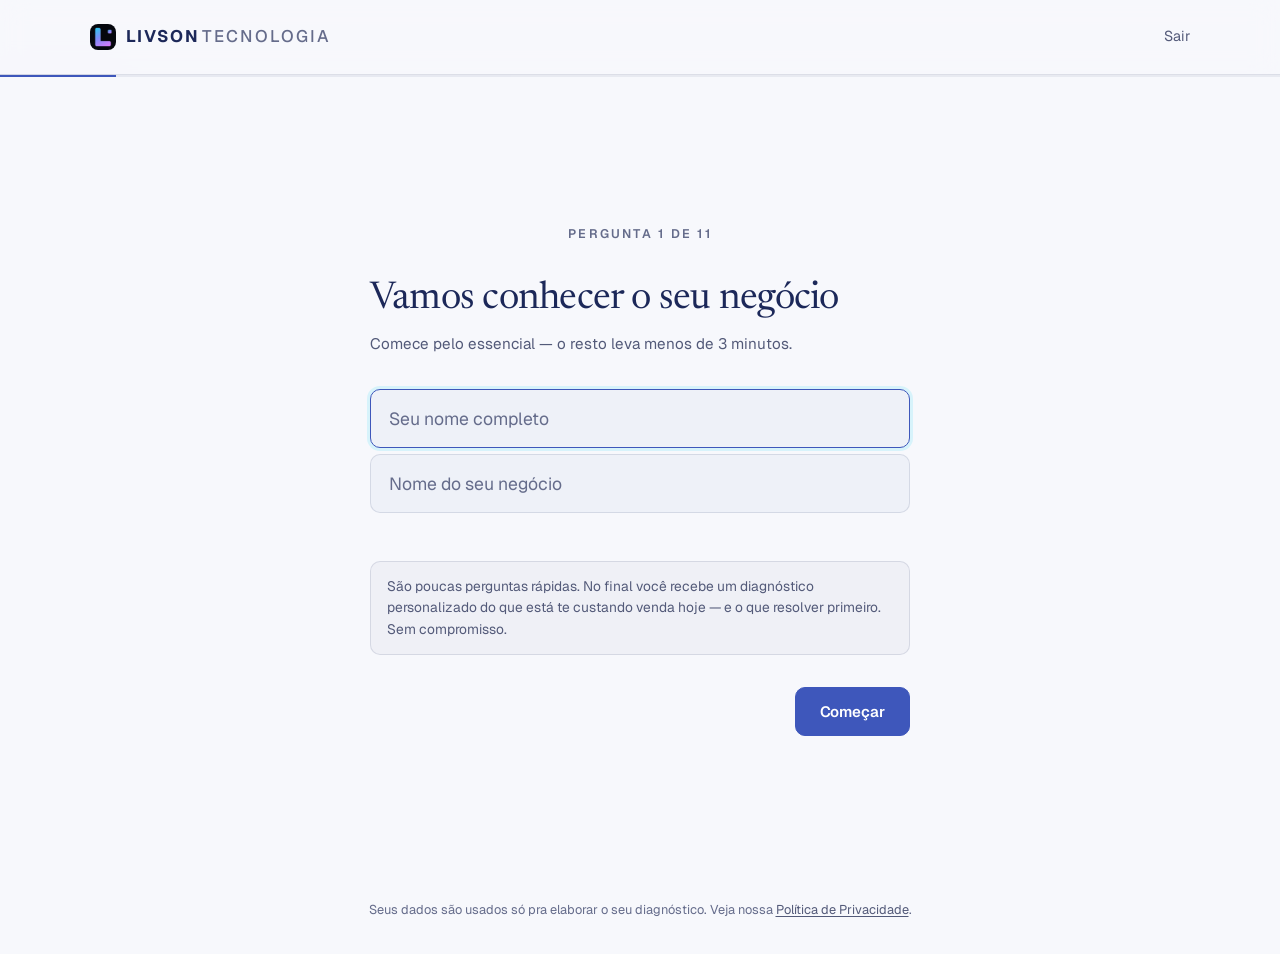
==== commit 9345884f: "Reformar tipografia, motion e secoes: serifada, isometrico e hero 3D Referencias: melius.com (tipogr" ====
--- a/diagnostico.html
+++ b/diagnostico.html
@@ -32,10 +32,10 @@
 
   <link rel="preconnect" href="https://fonts.googleapis.com" />
   <link rel="preconnect" href="https://fonts.gstatic.com" crossorigin />
-  <link rel="preload" as="style" href="https://fonts.googleapis.com/css2?family=Space+Grotesk:wght@300;400;500;600;700&family=Inter:wght@400;500;600&display=swap" onload="this.onload=null;this.rel='stylesheet'" />
-  <noscript><link rel="stylesheet" href="https://fonts.googleapis.com/css2?family=Space+Grotesk:wght@300;400;500;600;700&family=Inter:wght@400;500;600&display=swap" /></noscript>
-
-  <link rel="stylesheet" href="css/style.css?v=20260828f" />
+  <link rel="preload" as="style" href="https://fonts.googleapis.com/css2?family=Newsreader:opsz,wght@72,300..500&family=Geist:wght@400..700&family=Geist+Mono:wght@400..500&display=swap" onload="this.onload=null;this.rel='stylesheet'" />
+  <noscript><link rel="stylesheet" href="https://fonts.googleapis.com/css2?family=Newsreader:opsz,wght@72,300..500&family=Geist:wght@400..700&family=Geist+Mono:wght@400..500&display=swap" /></noscript>
+
+  <link rel="stylesheet" href="css/style.css?v=20260921" />
 </head>
 <body>
 
@@ -266,6 +266,6 @@
     <p>Seus dados são usados só pra elaborar o seu diagnóstico. Veja nossa <a href="/politica-de-privacidade">Política de Privacidade</a>.</p>
   </footer>
 
-  <script src="js/diagnostico.js?v=20260828f" defer></script>
+  <script src="js/diagnostico.js?v=20260921" defer></script>
 </body>
 </html>
--- a/css/style.css
+++ b/css/style.css
@@ -11,6 +11,16 @@
 
    Contraste conferido nos dois contextos: tudo passa WCAG AA.
    Signature easing: cubic-bezier(.2,0,0,1)
+
+   TIPOGRAFIA (reforma de 2026-09-21) — tres vozes, papeis fixos:
+   - Newsreader (serifada, corte display): so titulos grandes. As
+     duas referencias de tipo (melius.com, alliahealth.co) usam
+     serifada display em peso leve; o contraste vem do corpo e da
+     familia, nao do negrito.
+   - Geist: interface e texto corrido.
+   - Geist Mono: anotacoes (eyebrow, numeracao, rotulos).
+   Saiu o par Space Grotesk + Inter, que e o par padrao de landing
+   gerada — e pesava 250 KB contra 105 KB do trio atual.
    ========================================================= */
 
 :root {
@@ -46,19 +56,23 @@
   --accent-ink: #ffffff;
 
   /* ---------- Tipografia ---------- */
-  --font-display: 'Space Grotesk', 'Inter', system-ui, sans-serif;
-  --font-body:    'Inter', system-ui, -apple-system, sans-serif;
-
-  --fs-hero:    clamp(2.35rem, 5.4vw, 4.5rem);
-  --fs-display: clamp(1.95rem, 4.2vw, 3.35rem);
+  --font-serif:   'Newsreader', 'Iowan Old Style', Georgia, serif;
+  --font-display: 'Geist', system-ui, -apple-system, sans-serif;
+  --font-body:    'Geist', system-ui, -apple-system, sans-serif;
+  --font-mono:    'Geist Mono', ui-monospace, 'SFMono-Regular', Menlo, monospace;
+
+  /* Escala maior que a anterior: serifada display so funciona grande.
+     Referencia de proporcao: melius (h1 3.5rem/1) e allia (h1 4rem). */
+  --fs-hero:    clamp(2.6rem, 6.1vw, 5.25rem);
+  --fs-display: clamp(2.15rem, 4.6vw, 3.75rem);
   --fs-h3:      clamp(1.15rem, 1.9vw, 1.45rem);
   --fs-lead:    clamp(1rem, 1.4vw, 1.12rem);
   --fs-body:    .96rem;
   --fs-sm:      .88rem;
   --fs-label:   .72rem;
 
-  --track-display: -0.038em;
-  --track-label:    .18em;
+  --track-display: -0.022em;
+  --track-label:    .1em;
 
   /* ---------- Espaco ---------- */
   --s1: 8px;
@@ -147,10 +161,21 @@
   -webkit-font-smoothing: antialiased;
 }
 
-h1, h2, h3, .brand__text, .eyebrow, .stat__num, .plan__name {
+h1, h2 {
+  font-family: var(--font-serif);
+  font-weight: 400;
+  line-height: 1.04;
+  letter-spacing: var(--track-display);
+}
+h3, .brand__text, .plan__name {
   font-family: var(--font-display);
-  line-height: 1.1;
-  letter-spacing: -0.02em;
+  line-height: 1.15;
+  letter-spacing: -0.015em;
+}
+
+.sr-only {
+  position: absolute; width: 1px; height: 1px; padding: 0; margin: -1px;
+  overflow: hidden; clip: rect(0, 0, 0, 0); white-space: nowrap; border: 0;
 }
 
 a { color: inherit; text-decoration: none; }
@@ -174,15 +199,9 @@
   -webkit-text-fill-color: currentColor;
 }
 
-/* ---------- 3D Canvas ---------- */
-#bg-canvas {
-  position: fixed;
-  inset: 0;
-  width: 100vw;
-  height: 100vh;
-  z-index: 0;
-  display: block;
-}
+/* ---------- Fundo do hero ----------
+   O canvas Three.js fixo na tela inteira (#bg-canvas) saiu: a cena 3D
+   agora mora dentro do hero (.hero__anchor), e o fundo e so gradiente. */
 .bg-overlay {
   position: fixed;
   inset: 0;
@@ -196,15 +215,15 @@
 
 main, .nav, .footer { position: relative; z-index: 2; }
 
-/* Cada faixa de primeiro nivel pinta o proprio fundo. E isso que faz a
-   cena 3D (fixa, z-index 0) aparecer SO no hero: da segunda faixa em
-   diante o fundo claro e opaco e cobre a cena. */
+/* Cada faixa de primeiro nivel pinta o proprio fundo. E isso que faz o
+   gradiente fixo (.bg-overlay) aparecer SO no hero: da segunda faixa em
+   diante o fundo claro e opaco e cobre o gradiente. */
 main > * { background: var(--bg); }
 .hero { background: transparent; }
 .footer { background: var(--bg); }
 
-/* O chao escuro existe SO nas paginas com hero escuro — e nelas que a
-   cena 3D precisa de um fundo para ser desenhada. Nas demais o corpo e
+/* O chao escuro existe SO nas paginas com hero escuro — e sobre ele que
+   o gradiente e a cena do hero sao desenhados. Nas demais o corpo e
    claro, senao qualquer faixa fora de <main> (o .diag__footer, por
    exemplo) fica com texto do tema claro sobre o chao escuro. */
 body.tema-hero-escuro { background: var(--ground); }
@@ -271,7 +290,7 @@
   background: var(--accent);
   border-color: var(--accent);
   color: var(--accent-ink);
-  font-weight: 700;
+  font-weight: 600;
 }
 .btn--primary:hover { background: var(--accent-2); border-color: var(--accent-2); }
 
@@ -358,9 +377,9 @@
 
 .hero__badge {
   display: inline-flex; align-items: center; gap: 10px;
-  font-family: var(--font-display);
-  font-size: var(--fs-label); font-weight: 500;
-  text-transform: uppercase; letter-spacing: .22em;
+  font-family: var(--font-mono);
+  font-size: var(--fs-label); font-weight: 400;
+  text-transform: uppercase; letter-spacing: .12em;
   color: var(--muted);
   margin-bottom: var(--s3);
   padding: 0; background: none; border: 0;
@@ -378,31 +397,56 @@
 }
 
 /* Contraste tipografico de verdade: a frase que diagnostica o problema
-   e pequena, fina e recuada; a promessa vem em corpo cheio, pesada e
-   branca. Antes as duas tinham o mesmo tamanho e o mesmo peso 300 —
-   elegante e sem hierarquia nenhuma. */
+   e pequena, em sans e recuada; a promessa vem em corpo cheio, serifada
+   e branca. O contraste e de FAMILIA e de corpo, nao de negrito — a
+   serifada fica em 400, como nas referencias (melius, allia). */
 .hero__title {
   font-size: var(--fs-hero);
   line-height: 1.0;
-  letter-spacing: -0.045em;
+  letter-spacing: -0.028em;
   margin-bottom: var(--s4);
   text-wrap: balance;
 }
 .hero__title .reveal-line { display: block; }
 .hero__line-1 {
-  font-size: .43em;
-  font-weight: 300;
-  line-height: 1.22;
-  letter-spacing: -0.02em;
+  font-family: var(--font-display);
+  font-size: .36em;
+  font-weight: 400;
+  line-height: 1.3;
+  letter-spacing: -0.012em;
   color: var(--muted);
-  margin-bottom: .5em;
-  max-width: 22ch;
+  margin-bottom: .6em;
+  max-width: 26ch;
 }
 .hero__line-2 {
-  font-weight: 600;
   color: var(--text-hi);
 }
-.hero__title .grad { font-weight: 600; }
+/* Pagina de produto: o titulo tem o dobro de palavras do da home e o
+   rotativo fica no MEIO da primeira linha, entao ele desce um degrau —
+   medido para "O sistema que organiza" (a maior) caber em 700px. */
+.hero--produto .hero__title { font-size: clamp(2.4rem, 4.8vw, 4.35rem); }
+.hero__title .grad { font-weight: 400; }
+
+/* ---------- Troca de frase (referencia: melius.com) ----------
+   As frases ficam EMPILHADAS na mesma celula de um inline-grid: a caixa
+   nasce com a largura da maior, entao a linha nao pula quando a frase
+   troca — o mesmo efeito que a melius consegue reservando a frase mais
+   longa num <span> invisivel. Sem white-space:nowrap de proposito: se a
+   frase maior nao couber (360px), ela quebra DENTRO da celula, e a
+   altura continua a mesma para todas.
+   Frase inativa = visibility:hidden (ocupa espaco, nao aparece). A
+   troca em si e mascara, como o reveal do titulo: sai por cima, entra
+   por baixo, sem opacidade. O mesmo par padding/margem negativa do .w
+   estica a janela para nao cortar acento nem descida. */
+.rotator {
+  display: inline-grid;
+  vertical-align: top;
+  overflow: hidden;
+  padding: .18em 0 .24em; margin: -.18em 0 -.24em;
+}
+.rotator__item { grid-area: 1 / 1; visibility: hidden; }
+.rotator__item.is-active { visibility: visible; }
+.rotator.is-rolling .rotator__item { will-change: transform; }
 
 /* ---------- Reveal do titulo (mascara) ----------
    O reveal antigo era subir a frase inteira com fade. Fade e o reveal
@@ -453,36 +497,57 @@
   max-width: 52ch;
 }
 .hero__trust-item, .hero__trust-badge {
-  font-family: var(--font-display);
-  font-size: var(--fs-label); font-weight: 500;
-  text-transform: uppercase; letter-spacing: .14em;
+  font-family: var(--font-mono);
+  font-size: var(--fs-label); font-weight: 400;
+  text-transform: uppercase; letter-spacing: .08em;
   color: var(--muted);
   display: inline-flex; align-items: center;
   padding: 0; background: none; border: 0;
 }
-.hero__trust-badge { color: var(--text); font-weight: 600; white-space: nowrap; }
+.hero__trust-badge { color: var(--text); font-weight: 500; white-space: nowrap; }
 /* dourado era o unico ponto fora da tonalidade unica no portfolio */
 .stars { color: var(--accent); letter-spacing: 2px; }
 
-/* Ancora visual. Em telas largas ela e absoluta e sangra pra fora da
-   coluna — e o que quebra a simetria. Abaixo de 1080px ela volta pro
-   fluxo, embaixo do texto. */
+/* Ancora visual (referencia: edolus.com). Em telas largas ela e
+   absoluta, ocupa a altura toda da coluna de texto e centraliza a pilha
+   isometrica — ou a cena Spline, quando ela carrega por cima. Abaixo de
+   1080px volta pro fluxo, embaixo do texto, e fica estatica.
+
+   pointer-events:none de proposito, inclusive no canvas do Spline: cena
+   que captura o mouse tambem captura a roda do mouse, e o scroll da
+   pagina travaria em cima dela. */
 .hero__anchor {
   position: absolute;
-  right: 0;
-  bottom: -2vw;
-  width: min(48vw, 560px);
+  top: 0; bottom: 0; right: 0;
+  width: min(44vw, 600px);
+  display: grid; place-items: center;
   z-index: 1;
   pointer-events: none;
-}
+  isolation: isolate;
+}
+.hero__anchor .iso {
+  width: 100%;
+  max-height: calc(100vh - 140px);
+  transition: opacity 1s var(--ease);
+}
+
+/* camada da cena Spline (criada pelo js/hero-3d.js) */
+.hero__spline {
+  position: absolute; inset: -12% -8%;
+  opacity: 0;
+  transition: opacity 1.2s var(--ease);
+}
+.hero__spline canvas { display: block; width: 100% !important; height: 100% !important; }
+.hero__anchor.is-3d .hero__spline { opacity: 1; }
+.hero__anchor.is-3d .iso { opacity: 0; }
 
 .hero__scroll {
   position: absolute; bottom: 40px;
   left: max(clamp(20px, 5vw, 40px), calc(50% - var(--container-wide) / 2 + clamp(20px, 5vw, 40px)));
   display: inline-flex; align-items: center; gap: 12px;
-  font-family: var(--font-display);
-  font-size: .68rem; font-weight: 500;
-  text-transform: uppercase; letter-spacing: .2em;
+  font-family: var(--font-mono);
+  font-size: .68rem; font-weight: 400;
+  text-transform: uppercase; letter-spacing: .12em;
   color: var(--muted-2);
   transition: color .3s var(--ease);
   z-index: 3;
@@ -503,14 +568,16 @@
   .hero { min-height: 0; padding-top: 130px; padding-bottom: var(--s7); }
   .hero__copy { max-width: none; }
   .hero__anchor {
-    position: static; width: min(100%, 460px);
-    margin-top: var(--s6);
+    position: static; display: block;
+    width: min(100%, 420px);
+    margin-top: var(--s5);
   }
+  .hero__anchor .iso { max-height: none; }
   .hero__scroll { display: none; }
 }
 @media (max-width: 700px) {
   .hero__trust { gap: 10px 20px; }
-  .hero__anchor { width: 100%; margin-top: var(--s5); }
+  .hero__anchor { width: min(78%, 290px); margin: var(--s3) auto 0; }
 }
 
 /* ---------- Sections ---------- */
@@ -519,15 +586,17 @@
 .section--tight-top { padding-top: 0; }
 
 .section__head { max-width: 680px; margin-bottom: var(--s6); }
+/* Eyebrow em mono: le como anotacao tecnica, nao como mais um titulo.
+   Era Space Grotesk caixa-alta com .18em — a etiqueta de template. */
 .eyebrow {
   display: inline-block;
-  font-family: var(--font-display);
-  font-size: var(--fs-label); font-weight: 600;
+  font-family: var(--font-mono);
+  font-size: var(--fs-label); font-weight: 400;
   letter-spacing: var(--track-label); text-transform: uppercase;
   color: var(--muted-2);
   margin-bottom: var(--s2);
 }
-.section__title { font-size: var(--fs-display); font-weight: 600; margin-bottom: 16px; }
+.section__title { font-size: var(--fs-display); font-weight: 400; margin-bottom: 16px; }
 .section__lead { color: var(--muted); font-size: var(--fs-lead); line-height: 1.7; }
 
 /* =========================================================
@@ -546,25 +615,27 @@
 }
 .section__head--split .section__lead { padding-bottom: .4em; }
 
-/* Titulo de display: corpo grande e leve, com a palavra-chave pesada e
-   branca. O salto de peso 300 -> 600 dentro da mesma frase e o que da
-   contraste; antes era tudo 300 com um 500 timido. */
+/* Titulo de display: serifada grande, a frase em tom apagado e a
+   palavra-chave em tinta cheia. Com serifada o salto e de COR e de um
+   degrau de peso (300 -> 500); o 600 de antes ficaria pesado de livro. */
 .title--display {
   font-size: var(--fs-display);
   font-weight: 300;
   letter-spacing: var(--track-display);
-  line-height: 1.06;
+  line-height: 1.04;
   margin-bottom: 0;
   color: var(--muted);
 }
 /* Sem white-space:nowrap: com body{overflow-x:hidden} ele nao quebrava,
    so cortava o titulo pra fora da tela em 360px. */
-.title--display strong { font-weight: 600; color: var(--text-hi); }
+.title--display strong { font-weight: 500; color: var(--text-hi); }
 @supports (text-wrap: balance) { .title--display { text-wrap: balance; } }
 
 /* ---------- Blocos editoriais alternados (Solucoes) ----------
+   Referencia: aevo.com.br (texto <-> visual, invertendo o lado).
    Era um empilhado de trilhas numeradas 01/02/03. Virou texto de um
-   lado, tela do produto do outro, invertendo o lado a cada bloco. */
+   lado, ilustracao isometrica do outro (era mockup de tela — ver o
+   bloco ILUSTRACOES ISOMETRICAS). */
 .blocks { display: grid; gap: var(--s8); }
 
 .block {
@@ -576,12 +647,13 @@
 .block--flip .block__media { order: -1; }
 
 .block__name {
-  font-size: var(--fs-h3);
-  font-weight: 500; letter-spacing: -0.025em; line-height: 1.2;
+  font-family: var(--font-serif);
+  font-size: clamp(1.6rem, 2.7vw, 2.15rem);
+  font-weight: 400; letter-spacing: -0.02em; line-height: 1.1;
   color: var(--text-hi);
   padding-bottom: var(--s3);
 }
-.block__media { position: relative; min-width: 0; }
+.block__media { position: relative; min-width: 0; margin: 0; }
 
 /* As linhas de trava: regua fina, sem card. */
 .trava {
@@ -630,238 +702,157 @@
 }
 
 /* =========================================================
-   MOCKUPS DE PRODUTO — renderizados em HTML/CSS, sem imagem
+   ILUSTRACOES ISOMETRICAS — substituem os mockups de tela
    ---------------------------------------------------------
-   Cada .mock e um componente isolado e autossuficiente. Para
-   trocar por um print real depois, basta substituir o conteudo
-   de .mock__screen por um <img>: o frame, a sombra, a legenda e
-   o responsivo continuam valendo sem tocar em mais nada.
-
-   Escala: o frame e um container e todo o interior e medido em
-   cqi/em, entao o mockup encolhe inteiro junto com a coluna —
-   nunca vira texto minusculo dentro de caixa grande.
+   Os mockups em HTML/CSS (site, WhatsApp, CRM e painel com nomes
+   e numeros ficticios) liam como "tela falsa", mesmo com legenda.
+   No lugar entra UMA linguagem visual, usada no site inteiro:
+   placas em perspectiva isometrica — as camadas de um sistema.
+   Referencias: o objeto-assinatura da melius.com (um icone 3D que
+   se repete como marca) e a camera da edolus.com, que separa as
+   camadas conforme o scroll (ver main.js, "Hero: camadas").
+
+   Como e desenhado: SVG inline. O <g transform="matrix(.866 .5
+   -.866 .5 0 0)"> deita o desenho plano no chao isometrico, entao
+   o conteudo de cada placa e escrito em coordenadas planas comuns
+   (retangulos, circulos) e aparece em perspectiva sozinho.
+
+   Cor: so token. A mesma ilustracao fica escura no hero e clara
+   nas faixas claras sem nenhuma regra extra alem das duas linhas
+   de --iso-*, porque .hero e .on-dark ja redeclaram --bg/--line/
+   --accent. Nenhuma cor nova entra na paleta.
+
+   Movimento: so roda com .is-live (o main.js liga quando a
+   ilustracao esta na tela e desliga quando sai). Parada, cada uma
+   ja mostra um quadro completo — e o que aparece com movimento
+   reduzido. No hero, a flutuacao so existe no desktop.
    ========================================================= */
-.mock { display: block; margin: 0; }
-.mock__frame {
-  position: relative;
-  border-radius: 12px;
-  background: var(--bg-2);
-  border: 1px solid var(--line-2);
-  overflow: hidden;
-  box-shadow: 0 30px 60px -26px rgba(15, 23, 51, .45), 0 2px 10px rgba(15, 23, 51, .12);
-  font-size: 10px;
-}
-@supports (container-type: inline-size) {
-  .mock__frame { container-type: inline-size; }
-  .mock__chrome, .mock__screen { font-size: clamp(7px, 2.55cqi, 13px); }
-  .mock--phone .mock__screen { font-size: clamp(8px, 4.4cqi, 15px); }
-}
-.mock__cap {
-  display: block;
-  margin-top: 12px;
-  font-family: var(--font-display);
-  font-size: .66rem; font-weight: 500;
-  text-transform: uppercase; letter-spacing: .18em;
-  color: var(--muted-2);
-}
-
-.mock__chrome {
-  display: flex; align-items: center; gap: 1em;
-  padding: .95em 1.2em;
-  background: var(--bg-3);
-  border-bottom: 1px solid var(--line);
-}
-.mock__dots { display: flex; gap: .45em; flex: none; }
-.mock__dots i { width: .62em; height: .62em; border-radius: 50%; background: var(--line-3); }
-.mock__url {
-  flex: 1; min-width: 0;
-  padding: .42em .9em; border-radius: 99em;
-  background: rgba(0,0,0,.35);
-  color: var(--muted-2); font-size: .92em;
-  white-space: nowrap; overflow: hidden; text-overflow: ellipsis;
-}
-.mock__screen { display: block; }
-
-.mock--phone .mock__frame {
-  aspect-ratio: 1 / 1.75;
-  display: flex; flex-direction: column;
-  border-radius: 2.4em;
-  border: .55em solid #1b2233;
-  background: #0b1017;
-  box-shadow: 0 34px 64px -26px rgba(15, 23, 51, .5);
-}
-.mock--phone .mock__frame::before {
-  content: ''; position: absolute; top: 0; left: 50%; transform: translateX(-50%);
-  width: 34%; height: 1.5em; border-radius: 0 0 1em 1em; background: #1b2233; z-index: 3;
-}
-
-/* ---------- tela 1: site / landing ---------- */
-.scr-site { padding: 0 0 1.4em; background: linear-gradient(180deg, #0d1220, var(--bg-2)); }
-.site__nav {
-  display: flex; align-items: center; gap: .8em;
-  padding: 1.1em 1.4em; border-bottom: 1px solid var(--line);
-}
-.site__mark { width: 1.5em; height: 1.5em; border-radius: .45em; background: var(--accent); flex: none; }
-.site__nav i { height: .5em; width: 3em; border-radius: 99em; background: var(--line-2); }
-.site__nav .site__btn {
-  margin-left: auto; padding: .45em .9em; border-radius: .5em;
-  background: var(--accent); color: var(--accent-ink);
-  font-size: .88em; font-weight: 700; white-space: nowrap;
-}
-.site__hero { padding: 2.2em 1.6em 1.6em; }
-.site__eyebrow {
-  font-size: .8em; font-weight: 600; letter-spacing: .18em; text-transform: uppercase;
-  color: var(--accent); margin-bottom: .9em;
-}
-.site__hero h4 {
-  font-family: var(--font-display);
-  font-size: 1.85em; font-weight: 600; line-height: 1.12; letter-spacing: -0.03em;
-  color: var(--text-hi); margin-bottom: .55em;
-}
-.site__p { font-size: .95em; color: var(--muted); line-height: 1.5; margin-bottom: 1.3em; max-width: 24em; }
-.site__cta {
-  display: inline-block; padding: .7em 1.3em; border-radius: .55em;
-  background: var(--accent); color: var(--accent-ink); font-size: .95em; font-weight: 700;
-}
-.site__cards { display: grid; grid-template-columns: repeat(3, 1fr); gap: .8em; padding: 0 1.6em; }
-.site__cards i {
-  height: 3.6em; border-radius: .6em;
-  background: var(--surface); border: 1px solid var(--line);
-}
-
-/* ---------- tela 2: conversa no WhatsApp ---------- */
-.mock--phone .mock__screen { flex: 1; min-height: 0; }
-.scr-wa { display: flex; flex-direction: column; background: #0b1017; }
-.wa__top {
-  display: flex; align-items: center; gap: .8em;
-  padding: 2.6em 1.2em 1em;
-  background: var(--bg-3); border-bottom: 1px solid var(--line);
-}
-.wa__av {
-  width: 2.5em; height: 2.5em; border-radius: 50%; flex: none;
-  display: grid; place-items: center;
-  background: var(--accent-2); color: var(--accent-ink);
-  font-family: var(--font-display); font-size: .85em; font-weight: 700;
-}
-.wa__who b { display: block; color: var(--text); font-size: 1.02em; font-weight: 600; }
-.wa__who i {
-  display: block; font-style: normal; font-size: .82em; color: var(--accent);
-  letter-spacing: .04em;
-}
-.wa__body {
-  flex: 1; display: flex; flex-direction: column; justify-content: flex-end;
-  gap: .7em;
-  padding: 1.3em 1em; overflow: hidden;
-}
-.wa__msg {
-  max-width: 84%; padding: .7em .85em .55em;
-  font-size: .95em; line-height: 1.42; color: var(--text);
-  border-radius: 1em;
-}
-.wa__msg time {
-  display: block; text-align: right;
-  font-size: .76em; color: var(--muted-2); margin-top: .25em;
-}
-.wa__msg--in  { align-self: flex-start; background: #1b2434; border-bottom-left-radius: .25em; }
-.wa__msg--out { align-self: flex-end; background: #2a3566; border-bottom-right-radius: .25em; }
-.wa__msg--out time { color: #a9b3e8; }
-.wa__msg b { font-weight: 600; color: var(--text-hi); }
-.wa__input {
-  display: flex; align-items: center; gap: .7em;
-  padding: .85em 1.1em; border-top: 1px solid var(--line); background: var(--bg-3);
-  color: var(--muted-2); font-size: .92em;
-}
-.wa__input::after {
-  content: ''; margin-left: auto; width: 1.9em; height: 1.9em; border-radius: 50%;
-  background: var(--accent); flex: none;
-}
-
-/* ---------- tela 3: pipeline do CRM ---------- */
-.scr-crm { padding: 1.3em; }
-.crm__bar { display: flex; align-items: center; gap: .8em; margin-bottom: 1.2em; }
-.crm__title {
-  font-family: var(--font-display); font-size: 1.05em; font-weight: 600;
-  color: var(--text-hi); letter-spacing: -0.02em;
-}
-.crm__pill {
-  margin-left: auto; padding: .35em .8em; border-radius: 99em;
-  border: 1px solid var(--line-2); color: var(--muted); font-size: .82em;
-}
-.crm__cols { display: grid; grid-template-columns: repeat(4, 1fr); gap: .7em; }
-.crm__colhead {
-  display: flex; justify-content: space-between; align-items: center;
-  font-size: .8em; font-weight: 600; text-transform: uppercase; letter-spacing: .08em;
-  color: var(--muted-2); margin-bottom: .7em; padding-bottom: .5em;
-  border-bottom: 1px solid var(--line);
-}
-.crm__colhead span { color: var(--accent); font-variant-numeric: tabular-nums; }
-.crm__col { display: flex; flex-direction: column; gap: .55em; min-width: 0; }
-.crm__card {
-  padding: .75em .8em; border-radius: .55em;
-  background: var(--surface); border: 1px solid var(--line);
-}
-.crm__card b {
-  display: block; font-size: .95em; font-weight: 600; color: var(--text);
-  white-space: nowrap; overflow: hidden; text-overflow: ellipsis;
-}
-.crm__card span { display: block; font-size: .8em; color: var(--muted-2); margin-top: .3em; }
-.crm__card--hot { border-color: rgba(129,140,248,.45); background: var(--accent-dim); }
-
-/* ---------- tela 4: painel de resultado ---------- */
-.scr-dash { padding: 1.3em; }
-.dash__head { display: flex; align-items: baseline; gap: .8em; margin-bottom: 1.1em; }
-.dash__head b {
-  font-family: var(--font-display); font-size: 1.05em; font-weight: 600;
-  color: var(--text-hi); letter-spacing: -0.02em;
-}
-.dash__head span { margin-left: auto; font-size: .82em; color: var(--muted-2); }
-.dash__kpis { display: grid; grid-template-columns: repeat(3, 1fr); gap: .7em; margin-bottom: 1.2em; }
-.dash__kpi { padding: .85em .9em; border-radius: .55em; background: var(--surface); border: 1px solid var(--line); }
-.dash__kpi i {
-  display: block; font-style: normal; font-size: .78em; text-transform: uppercase;
-  letter-spacing: .1em; color: var(--muted-2); margin-bottom: .45em;
-}
-.dash__kpi b {
-  font-family: var(--font-display); font-size: 1.5em; font-weight: 600;
-  color: var(--text-hi); letter-spacing: -0.03em; font-variant-numeric: tabular-nums;
-}
-.dash__chart {
-  display: flex; align-items: flex-end; gap: .55em; height: 7em;
-  padding-top: .8em; border-top: 1px solid var(--line);
-}
-.dash__chart i { flex: 1; height: var(--h, 45%); border-radius: .25em .25em 0 0; background: var(--line-2); }
-.dash__chart i.is-up { background: var(--accent); }
-.dash__foot {
-  display: flex; gap: .8em; margin-top: .7em;
-  font-size: .78em; color: var(--muted-2);
-}
-.dash__foot span { flex: 1; text-align: center; }
+.iso {
+  display: block; width: 100%; height: auto; overflow: visible;
+  --iso-face:   var(--bg-2);
+  --iso-edge:   var(--bg-1);
+  --iso-traco:  var(--line-3);
+  --iso-tinta:  var(--line-2);
+  --iso-tinta-2: var(--surface-2);
+  --iso-sombra: rgba(28, 40, 89, .16);
+}
+.hero .iso, .on-dark .iso {
+  --iso-face:   var(--bg-3);
+  --iso-edge:   var(--bg-2);
+  --iso-sombra: rgba(0, 0, 0, .6);
+}
+.iso * { vector-effect: non-scaling-stroke; }
+
+.iso__face { fill: var(--iso-face); stroke: var(--iso-traco); stroke-width: 1; }
+.iso__edge { fill: var(--iso-edge); stroke: var(--iso-traco); stroke-width: 1; }
+.iso__ink { fill: var(--iso-tinta); }
+.iso__ink--soft { fill: var(--iso-tinta-2); }
+.iso__hot { fill: var(--accent); }
+.iso__hot--soft { fill-opacity: .42; }
+.iso__line { fill: none; stroke: var(--iso-traco); stroke-width: 1; stroke-dasharray: 3 5; }
+.iso__ring { fill: none; stroke: var(--iso-tinta); stroke-width: 1; }
+.iso__shadow stop { stop-color: var(--iso-sombra); }
+
+/* placa em destaque: contorno de acento e face levemente tingida */
+.iso__layer.is-ativo .iso__face {
+  stroke: var(--accent);
+  fill: color-mix(in srgb, var(--accent) 8%, var(--iso-face));
+}
+/* no hero as placas sao vidro escuro: deixam ver um pouco a de baixo */
+.hero .iso__face { fill-opacity: .86; }
+
+/* ---------- hero: flutuacao lenta, so desktop ---------- */
+@keyframes iso-flutua {
+  0%, 100% { transform: translateY(0); }
+  50%      { transform: translateY(-7px); }
+}
+@media (min-width: 1081px) {
+  .iso.is-live .iso__float {
+    animation: iso-flutua 7s cubic-bezier(.45, 0, .55, 1) infinite;
+    animation-delay: calc(var(--i, 0) * -1.1s);
+  }
+}
+
+/* ---------- Solucoes 1: aneis de alcance ---------- */
+.iso__pulso {
+  fill: none; stroke: var(--accent); stroke-width: 1;
+  opacity: 0;
+  transform-box: fill-box; transform-origin: center;
+}
+@keyframes iso-pulso {
+  from { transform: scale(1);    opacity: .85; }
+  to   { transform: scale(2.12); opacity: 0; }
+}
+.iso.is-live .iso__pulso {
+  animation: iso-pulso 3.6s cubic-bezier(.2, 0, 0, 1) infinite;
+  animation-delay: calc(var(--d) * -1.8s);
+}
+/* visitantes: parados, ficam na borda; vivos, chegam ate o centro */
+.iso__visita {
+  fill: var(--accent);
+  transform: translate(var(--dx), var(--dy));
+}
+@keyframes iso-chega {
+  0%   { transform: translate(var(--dx), var(--dy)); opacity: 0; }
+  15%  { opacity: 1; }
+  72%  { opacity: 1; }
+  100% { transform: translate(0, 0); opacity: 0; }
+}
+.iso.is-live .iso__visita {
+  animation: iso-chega 4.2s cubic-bezier(.45, 0, .55, 1) infinite;
+  animation-delay: calc(var(--d) * -1.4s);
+}
+/* a flutuacao da vitrine vale em qualquer largura (diferente do hero):
+   e pequena e so roda com a ilustracao na tela */
+.iso--encontra.is-live .iso__float { animation: iso-flutua 6s cubic-bezier(.45, 0, .55, 1) infinite; }
+
+/* ---------- Solucoes 2: o disco que percorre as placas (SMIL) ---------- */
+.iso__puck { fill: var(--accent); }
+.iso__flash { fill: none; stroke: var(--accent); stroke-width: 1.5; }
+
+/* ---------- Solucoes 3: automacao em cascata + painel ---------- */
+.iso__onda { fill: var(--accent); opacity: 0; }
+.iso__onda.is-on { opacity: .8; }
+@keyframes iso-onda {
+  0%, 30%, 100% { opacity: 0; }
+  10%           { opacity: .85; }
+}
+.iso.is-live .iso__onda {
+  opacity: 0;
+  animation: iso-onda 3.6s linear infinite;
+  animation-delay: calc(var(--k) * .13s);
+}
+.iso__barra { transform-box: fill-box; transform-origin: 50% 100%; }
+@keyframes iso-cresce {
+  from { transform: scaleY(.4); }
+  to   { transform: scaleY(1); }
+}
+.iso.is-live .iso__barra {
+  animation: iso-cresce 2.4s cubic-bezier(.45, 0, .55, 1) infinite alternate;
+  animation-delay: calc(var(--b) * -.45s);
+}
+.iso--escala.is-live .iso__float { animation: iso-flutua 6.5s cubic-bezier(.45, 0, .55, 1) infinite; }
+
+/* ---------- passos do Conecta: a placa do passo sobe ao entrar ----------
+   As outras tres viram contorno-fantasma, sem conteudo: com opacidade
+   parcial o conteudo das placas de cima embaralhava com o da placa do
+   passo (a do passo 01 fica embaixo de todas). */
+.iso--foco .iso__layer:not(.is-ativo) :is(.iso__ink, .iso__hot) { display: none; }
+.iso--foco .iso__layer:not(.is-ativo) .iso__face { fill-opacity: .35; stroke: var(--line-2); }
+.iso--foco .iso__layer:not(.is-ativo) .iso__edge { fill-opacity: .25; stroke: var(--line-2); }
+.iso--foco .iso__layer.is-ativo {
+  transition: transform 1s var(--ease-out) .3s;
+}
+.passo.is-in .iso--foco .iso__layer.is-ativo,
+.no-js .iso--foco .iso__layer.is-ativo { transform: translateY(-26px); }
+
+@media (prefers-reduced-motion: reduce) {
+  .iso * { animation: none !important; }
+}
 
 /* ---------- Grid (so as variantes que existem no HTML) ---------- */
 .grid { display: grid; gap: 22px; }
-.grid--services { grid-template-columns: repeat(3, 1fr); }
 .grid--plans    { grid-template-columns: repeat(3, 1fr); align-items: start; }
-
-/* ---------- Services ---------- */
-.service {
-  padding: 26px 0 4px; background: none; border: 0; border-radius: 0;
-  border-top: 1px solid var(--border);
-  position: relative;
-  transition: border-color .4s var(--ease);
-}
-.service:hover { border-top-color: var(--border-2); }
-.service__num {
-  font-family: var(--font-display);
-  font-size: .76rem; font-weight: 600; letter-spacing: .22em;
-  color: var(--cyan); font-variant-numeric: tabular-nums;
-  background: none; -webkit-text-fill-color: currentColor;
-  display: block; margin-bottom: 14px;
-}
-.service h3 {
-  font-size: 1.1rem; font-weight: 400; letter-spacing: -0.02em;
-  margin-bottom: 8px; color: var(--text);
-}
-.service p { color: var(--muted); font-size: .93rem; line-height: 1.65; }
 
 /* ---------- Metodologia: passos assimetricos ----------
    Eram 4 caixas iguais empilhadas na mesma regua — o olho lia uma e
@@ -885,8 +876,9 @@
   border-top: 2px solid var(--accent);
 }
 .flow__step:first-child h3 {
-  font-size: clamp(1.6rem, 3vw, 2.3rem);
-  font-weight: 600; letter-spacing: -0.035em; line-height: 1.1;
+  font-family: var(--font-serif);
+  font-size: clamp(1.9rem, 3.4vw, 2.7rem);
+  font-weight: 400; letter-spacing: -0.02em; line-height: 1.05;
   color: var(--text-hi);
   margin-bottom: var(--s2);
 }
@@ -903,8 +895,8 @@
 
 .flow__num {
   display: block;
-  font-family: var(--font-display);
-  font-size: var(--fs-label); font-weight: 600; letter-spacing: .2em;
+  font-family: var(--font-mono);
+  font-size: var(--fs-label); font-weight: 500; letter-spacing: .08em;
   color: var(--muted-2); font-variant-numeric: tabular-nums;
   margin-bottom: var(--s2);
 }
@@ -919,30 +911,44 @@
   .flow__step:first-child { grid-row: auto; padding-bottom: var(--s2); }
 }
 
-/* ---------- Stats ----------
-   Os numeros sao os reais e continuam escritos no HTML (ver o comentario
-   do contador em js/main.js). O que mudou e o peso: rotulo em cima,
-   numero grande embaixo, e o conjunto ancorado numa regua so. */
-.stats { padding: var(--s6) 0; }
-.stats__inner {
-  display: grid; grid-template-columns: repeat(4, 1fr); gap: var(--s4) var(--s3);
+/* ---------- Compromissos ----------
+   Substituiu a faixa de numeros (ver o comentario no index.html). Fica
+   entre a Metodologia (fundo claro) e o Portfolio (fundo --bg-1), entao
+   continua sendo uma FAIXA e nao uma secao inteira: sem fundo proprio,
+   ancorada na mesma regua fina que os numeros usavam.
+
+   A textura de "regua fina + titulo curto + um paragrafo" e emprestada
+   dos passos 02/03/04 da Metodologia logo acima, de proposito: as duas
+   faixas sao da mesma familia. O que muda e o arranjo — la os itens
+   empilham numa coluna so, ao lado de um passo 01 grande; aqui sao duas
+   colunas parelhas e sem numeral nenhum. Isso mantem o parentesco visual
+   sem repetir o mesmo ritmo duas vezes seguidas, e deixa o peso baixo:
+   a prova de verdade e o portfolio logo abaixo, nao esta faixa. */
+.pactos { padding: var(--s6) 0; }
+.pactos__intro {
   border-top: 1px solid var(--line-2);
   padding-top: var(--s4);
-}
-.stat { text-align: left; display: flex; flex-direction: column-reverse; gap: 10px; }
-.stat__num {
-  display: block;
+  margin-bottom: var(--s4);
+  font-family: var(--font-serif);
+  font-size: clamp(1.6rem, 3vw, 2.3rem); font-weight: 400;
+  letter-spacing: -0.02em; line-height: 1.12; color: var(--text-hi);
+  max-width: 34ch;
+}
+.pactos__intro .eyebrow { display: block; margin-bottom: 10px; }
+.pactos__intro strong { font-weight: 500; }
+
+.pactos__lista {
+  list-style: none; padding: 0; margin: 0;
+  display: grid; grid-template-columns: repeat(2, 1fr);
+  gap: var(--s4) clamp(34px, 5vw, 72px);
+}
+.pacto { padding-top: 18px; border-top: 1px solid var(--line); }
+.pacto__titulo {
   font-family: var(--font-display);
-  font-size: clamp(2.2rem, 4.6vw, 3.2rem);
-  font-weight: 600; letter-spacing: -0.05em; line-height: .95;
-  color: var(--text-hi);
-  font-variant-numeric: tabular-nums;
-}
-.stat__label {
-  color: var(--muted-2); font-size: var(--fs-label);
-  text-transform: uppercase; letter-spacing: .14em;
-  font-family: var(--font-display); font-weight: 500;
-}
+  font-size: 1.02rem; font-weight: 600; letter-spacing: -0.015em;
+  color: var(--text-hi); margin-bottom: 8px;
+}
+.pacto__texto { color: var(--muted); font-size: var(--fs-body); line-height: 1.7; }
 
 /* ---------- Portfolio editorial ----------
    Print do site entregue de um lado, depoimento do outro, alternando o
@@ -966,13 +972,14 @@
 .work__shot:hover { border-color: var(--line-2); transform: translateY(-3px); }
 
 .work__tag {
-  font-family: var(--font-display);
-  font-size: var(--fs-label); font-weight: 600; text-transform: uppercase;
+  font-family: var(--font-mono);
+  font-size: var(--fs-label); font-weight: 400; text-transform: uppercase;
   letter-spacing: var(--track-label); color: var(--muted-2); margin-bottom: 12px;
 }
 .work__name {
-  font-size: clamp(1.3rem, 2.4vw, 1.7rem); font-weight: 400;
-  letter-spacing: -0.025em; margin-bottom: 16px;
+  font-family: var(--font-serif);
+  font-size: clamp(1.55rem, 2.7vw, 2.05rem); font-weight: 400;
+  letter-spacing: -0.02em; line-height: 1.1; margin-bottom: 16px;
 }
 .work__name a { transition: color .3s var(--ease); }
 .work__name a:hover { color: var(--cyan); }
@@ -981,6 +988,12 @@
   font-style: normal; margin-bottom: 14px;
   padding-left: 16px; border-left: 2px solid var(--accent);
 }
+/* Projeto sem depoimento publicado ainda: em vez de inventar aspas, o
+   espaco da citacao recebe a descricao do que foi entregue. Sem a barra
+   colorida do .work__quote de proposito — quem le tem que enxergar na hora
+   que aquilo nao e fala de cliente. */
+.work__desc { color: var(--muted); font-size: .98rem; line-height: 1.7; margin-bottom: 14px; }
+
 .work__client { color: var(--muted); font-size: .88rem; display: flex;
   flex-wrap: wrap; align-items: center; gap: 8px; }
 .work__client a { color: var(--muted); transition: color .3s var(--ease); }
@@ -1009,14 +1022,14 @@
 }
 .manifesto__inner { max-width: 780px; }
 .manifesto__lead {
-  font-family: var(--font-display);
-  font-size: clamp(1.7rem, 3.9vw, 3rem);
-  font-weight: 300; line-height: 1.15; letter-spacing: var(--track-display);
+  font-family: var(--font-serif);
+  font-size: clamp(1.95rem, 4.4vw, 3.4rem);
+  font-weight: 300; line-height: 1.1; letter-spacing: var(--track-display);
   color: var(--text);
   margin-bottom: 36px;
 }
 .manifesto__lead em {
-  font-style: normal; font-weight: 500;
+  font-style: normal; font-weight: 400;
   color: var(--accent);
 }
 .manifesto__body { display: grid; gap: 20px; max-width: 62ch; }
@@ -1079,7 +1092,7 @@
   color: var(--muted);
   margin-bottom: var(--s3);
 }
-.cta-band__inner h2 .grad { font-weight: 600; }
+.cta-band__inner h2 .grad { font-weight: 400; }
 .cta-band__inner p {
   color: var(--muted); font-size: var(--fs-lead); line-height: 1.7;
   margin-bottom: var(--s4); max-width: 54ch;
@@ -1137,9 +1150,7 @@
 
 /* ---------- Responsive ---------- */
 @media (max-width: 960px) {
-  .grid--services { grid-template-columns: repeat(2, 1fr); }
   .grid--plans { grid-template-columns: 1fr; max-width: 460px; margin-inline: auto; }
-  .stats__inner { grid-template-columns: repeat(2, 1fr); }
 
   .nav__cta { display: none; }
   .nav__toggle { display: flex; }
@@ -1158,8 +1169,7 @@
 }
 
 @media (max-width: 560px) {
-  .grid--services { grid-template-columns: 1fr; }
-  .stats__inner { grid-template-columns: 1fr 1fr; gap: var(--s4) var(--s3); }
+  .pactos__lista { grid-template-columns: 1fr; gap: var(--s3); }
   .hero__actions { flex-direction: column; align-items: stretch; }
   .hero__actions .btn { width: 100%; }
 }
@@ -1182,80 +1192,365 @@
   margin-top: 18px;
 }
 
-.conecta__flow {
-  display: grid; grid-template-columns: repeat(4, 1fr);
-  gap: 34px 30px;
-  margin: 0 0 64px;
-  border-top: 1px solid var(--border-2);
-}
-.module {
-  padding-top: 30px; position: relative;
-  background: none; border: 0; border-radius: 0;
-}
-.module::before {
-  content: ''; position: absolute; top: -1px; left: 0; width: 34px; height: 1px;
-  background: var(--cyan);
-}
-.module__step {
-  position: static; display: block;
-  font-family: var(--font-display);
-  font-size: .76rem; font-weight: 600; letter-spacing: .22em;
-  color: var(--muted-2); font-variant-numeric: tabular-nums;
-  margin-bottom: 14px;
-}
-.module h3 {
-  font-size: 1.18rem; font-weight: 400; letter-spacing: -0.02em;
-  margin-bottom: 4px; color: var(--text);
-}
-.module__role {
-  display: block; font-size: .72rem; text-transform: uppercase;
-  letter-spacing: .14em; color: var(--muted-2); font-weight: 500;
-  margin-bottom: 12px;
-}
-.module p { color: var(--muted); font-size: .92rem; line-height: 1.65; }
-/* as setas entre os cards nao fazem sentido fora do layout em caixa */
-.module__link { display: none; }
-
-/* Comparison table */
-.compare {
-  max-width: 820px; margin: 0 0 44px;
-  border-top: 1px solid var(--border-2);
-  background: none;
-}
-.compare__row {
-  display: grid; grid-template-columns: 1.5fr 1fr 1.2fr; gap: 10px;
-  padding: 15px 0; border-bottom: 1px solid var(--border);
-  align-items: center; font-size: .93rem;
-}
-.compare__row:last-child { border-bottom: 0; }
-.compare__row--head {
-  background: none;
-  font-family: var(--font-display); font-weight: 600;
-  font-size: .72rem; text-transform: uppercase; letter-spacing: .16em;
+/* ---------- Como funciona: passos alternados ----------
+   Referencia: alliahealth.co (passo numerado, imagem trocando de lado)
+   + aevo.com.br (bloco texto <-> visual). Mesma grade dos blocos de
+   Solucoes da home, de proposito — e a mesma familia —, mas com o
+   numero grande em mono puxando cada passo e a pilha isometrica do
+   lado. Unico lugar da pagina com numeracao. */
+.passos { list-style: none; display: grid; gap: var(--s7); }
+.passo {
+  display: grid;
+  grid-template-columns: minmax(0, .9fr) minmax(0, 1.1fr);
+  gap: var(--s4) clamp(38px, 6vw, 96px);
+  align-items: center;
+}
+.passo--inverso .passo__visual { order: -1; }
+
+.passo__num {
+  display: block;
+  font-family: var(--font-mono);
+  font-size: .8rem; font-weight: 500; letter-spacing: .06em;
+  color: var(--accent);
+  padding-bottom: var(--s2);
+  margin-bottom: var(--s3);
+  border-bottom: 1px solid var(--line-2);
+  font-variant-numeric: tabular-nums;
+}
+.passo__papel {
+  font-family: var(--font-mono);
+  font-size: var(--fs-label); text-transform: uppercase; letter-spacing: .1em;
   color: var(--muted-2);
-}
-.compare__row span:first-child { color: var(--text); font-weight: 500; }
-.compare .no  { color: var(--muted-2); }
-.compare .yes { color: var(--accent); font-weight: 600; }
+  margin-bottom: 10px;
+}
+.passo__titulo {
+  font-family: var(--font-serif);
+  font-size: clamp(2rem, 3.8vw, 3rem);
+  font-weight: 400; letter-spacing: -0.022em; line-height: 1.02;
+  color: var(--text-hi);
+  margin-bottom: var(--s2);
+}
+.passo__desc { color: var(--muted); font-size: var(--fs-lead); line-height: 1.65; max-width: 40ch; }
+.passo__lista { list-style: none; margin-top: var(--s3); border-top: 1px solid var(--line); max-width: 44ch; }
+.passo__lista li {
+  position: relative;
+  padding: 11px 0 11px 22px;
+  border-bottom: 1px solid var(--line);
+  color: var(--text); font-size: var(--fs-sm);
+}
+.passo__lista li::before {
+  content: ''; position: absolute; left: 0; top: 50%;
+  width: 10px; height: 1px; background: var(--accent);
+}
+.passo__visual { margin: 0; min-width: 0; }
+.passo__visual .iso { max-width: 520px; margin-inline: auto; }
+
+@media (max-width: 900px) {
+  .passo, .passo--inverso { grid-template-columns: 1fr; gap: var(--s3); }
+  .passo--inverso .passo__visual { order: 0; }
+  .passo__visual .iso { max-width: 300px; margin-inline: auto; }
+  .passos { gap: var(--s6); }
+}
+
+/* Duas secoes seguidas no mesmo fundo (passos e comparativo): a regua
+   no topo marca a troca sem inventar mais um tom de fundo. */
+.section--regua > .container { border-top: 1px solid var(--line); padding-top: var(--s6); }
+.section--regua { padding-top: 0; }
+
+/* ---------- Comparativo ----------
+   Referencia: alliahealth.co (comparison). A coluna do Conecta e uma
+   faixa continua de --accent-dim, de cima a baixo, com os cantos
+   arredondados so nas pontas — e ela que diz quem ganha, nao um ✓. O
+   tradicional fica em tinta apagada; as duas colunas sao escritas. */
+.versus { max-width: 1000px; }
+.versus__tabela {
+  width: 100%;
+  border-collapse: separate; border-spacing: 0;
+  font-size: var(--fs-body);
+}
+.versus__tabela th, .versus__tabela td {
+  text-align: left; vertical-align: top;
+  padding: 18px 22px;
+  border-top: 1px solid var(--line);
+  line-height: 1.5;
+}
+.versus__tabela thead th, .versus__tabela thead td {
+  border-top: 0;
+  font-family: var(--font-mono); font-weight: 400;
+  font-size: var(--fs-label); text-transform: uppercase; letter-spacing: .08em;
+  color: var(--muted-2);
+  padding-top: 22px; padding-bottom: 16px;
+}
+.versus__tabela tbody th {
+  width: 30%;
+  font-family: var(--font-display); font-weight: 500;
+  color: var(--text-hi);
+  padding-left: 0;
+}
+.versus__tabela td { width: 35%; color: var(--muted); }
+.versus__tabela .versus__nos {
+  background: var(--accent-dim);
+  color: var(--text-hi);
+  border-top-color: color-mix(in srgb, var(--accent) 16%, transparent);
+}
+.versus__tabela thead .versus__nos {
+  color: var(--accent-2); font-weight: 500;
+  border-radius: var(--radius) var(--radius) 0 0;
+}
+.versus__tabela thead .versus__nos .brand__mark {
+  display: inline-block; vertical-align: middle;
+  width: 20px; height: 20px; border-radius: 6px; margin: -3px 8px 0 0;
+}
+.versus__tabela tbody tr:last-child .versus__nos { border-radius: 0 0 var(--radius) var(--radius); }
+
+@media (max-width: 700px) {
+  /* Linha vira bloco: o que se compara em cima, as duas respostas lado
+     a lado embaixo. Os titulos das colunas continuam no topo. */
+  .versus__tabela, .versus__tabela thead, .versus__tabela tbody { display: block; }
+  .versus__tabela tr {
+    display: grid; grid-template-columns: 1fr 1fr;
+  }
+  .versus__tabela .versus__vazio { display: none; }
+  .versus__tabela tbody th {
+    grid-column: 1 / -1; width: auto;
+    padding: 16px 0 8px;
+  }
+  .versus__tabela td { width: auto; border-top: 0; padding: 4px 14px 16px 0; font-size: var(--fs-sm); }
+  .versus__tabela td.versus__nos { padding-left: 14px; border-top: 0; }
+  .versus__tabela thead th { padding: 14px 14px 12px 0; }
+  .versus__tabela thead th.versus__nos { padding-left: 14px; }
+}
+
+/* ---------- Casos de uso: mosaico ----------
+   Referencia: melius.com (mosaico de casos de uso com preview animado).
+   Tile claro com o palco escuro dentro, como a melius faz com o video
+   dentro do card branco. Grade de 12 com larguras cruzadas (7+5 / 5+7):
+   e isso que faz ler como mosaico e nao como a grade de card igual que
+   saiu daqui.
+
+   Os palcos sao diagramas em HTML/CSS, nao telas. Regra de todos: o
+   estado PARADO e o quadro final (o que se ve sem hover, no toque antes
+   de rolar e com movimento reduzido); a animacao, quando roda, conta
+   como se chega nele. Por isso nenhuma animacao fica aplicada fora de
+   .is-playing. */
+.mosaico {
+  display: grid;
+  grid-template-columns: repeat(12, minmax(0, 1fr));
+  gap: 18px;
+}
+.tile { grid-column: span 5; }
+.tile--largo { grid-column: span 7; }
+.tile {
+  display: flex; flex-direction: column;
+  padding: 10px;
+  background: var(--bg-2);
+  border: 1px solid var(--line);
+  border-radius: var(--radius);
+  transition: border-color .3s var(--ease), box-shadow .4s var(--ease);
+}
+@media (hover: hover) {
+  .tile:hover { border-color: var(--line-2); box-shadow: 0 24px 50px -32px rgba(15, 23, 51, .4); }
+}
+.tile__palco {
+  position: relative;
+  height: clamp(200px, 21vw, 260px);
+  border-radius: 10px;
+  background: var(--bg);
+  overflow: hidden;
+  display: grid; place-items: center;
+}
+.tile__texto { padding: 20px 12px 12px; }
+.tile__rotulo {
+  font-family: var(--font-mono);
+  font-size: var(--fs-label); text-transform: uppercase; letter-spacing: .1em;
+  color: var(--accent);
+  margin-bottom: 8px;
+}
+.tile__titulo {
+  font-family: var(--font-serif);
+  font-size: clamp(1.45rem, 2.2vw, 1.8rem);
+  font-weight: 400; letter-spacing: -0.018em; line-height: 1.1;
+  color: var(--text-hi);
+  margin-bottom: 8px;
+}
+.tile__desc { color: var(--muted); font-size: var(--fs-sm); line-height: 1.6; max-width: 52ch; }
+
+@media (max-width: 860px) {
+  .tile, .tile--largo { grid-column: 1 / -1; }
+}
+
+.uc { width: min(84%, 420px); }
+
+/* atendimento: baloes chegando, depois "digitando" */
+.uc-chat { display: flex; flex-direction: column; gap: 9px; }
+.uc-chat__b {
+  display: block; height: 20px; width: var(--w); border-radius: 10px;
+  background: var(--surface-2); border: 1px solid var(--line);
+}
+.uc-chat__b--nos {
+  align-self: flex-end;
+  background: color-mix(in srgb, var(--accent) 34%, transparent);
+  border-color: color-mix(in srgb, var(--accent) 50%, transparent);
+}
+.uc-chat__digitando {
+  display: inline-flex; gap: 4px; align-self: flex-end;
+  padding: 7px 10px; border-radius: 10px;
+  background: color-mix(in srgb, var(--accent) 20%, transparent);
+}
+.uc-chat__digitando b { width: 5px; height: 5px; border-radius: 50%; background: var(--accent); }
+@keyframes uc-balao {
+  from { opacity: 0; transform: translateY(8px) scale(.96); }
+  to   { opacity: 1; transform: none; }
+}
+@keyframes uc-pisca { 0%, 100% { opacity: .3; } 50% { opacity: 1; } }
+
+/* agendamento: grade de horarios, o alvo e marcado */
+.uc-agenda { display: grid; grid-template-columns: repeat(7, 1fr); gap: 7px; width: min(80%, 340px); }
+.uc-agenda i {
+  aspect-ratio: 1; border-radius: 5px;
+  border: 1px solid var(--line); background: var(--surface);
+}
+.uc-agenda i.x { background: var(--line-2); border-color: transparent; }
+.uc-agenda__alvo {
+  position: relative;
+  background: var(--accent) !important; border-color: var(--accent) !important;
+  color: var(--accent-ink);
+  display: grid; place-items: center;
+}
+.uc-agenda__alvo svg { width: 70%; height: 70%; }
+.uc-agenda__alvo path { stroke-dasharray: 24; stroke-dashoffset: 0; }
+@keyframes uc-marca {
+  0%, 35% { transform: scale(.6); background: var(--surface); border-color: var(--line); }
+  55%     { transform: scale(1.12); }
+  70%, 100% { transform: scale(1); }
+}
+@keyframes uc-check { 0%, 60% { stroke-dashoffset: 24; } 100% { stroke-dashoffset: 0; } }
+
+/* CRM: o card atravessa as colunas ate a ultima */
+.uc-crm { display: grid; grid-template-columns: repeat(3, 1fr); gap: 12px; }
+.uc-crm__col { display: grid; gap: 8px; align-content: start; }
+.uc-crm__col b { height: 6px; border-radius: 3px; background: var(--line-2); margin-bottom: 4px; width: 60%; }
+.uc-crm__col i {
+  display: block; height: 30px; border-radius: 7px;
+  background: var(--surface-2); border: 1px solid var(--line);
+}
+.uc-crm__col i.uc-crm__move {
+  background: color-mix(in srgb, var(--accent) 30%, transparent);
+  border-color: var(--accent);
+}
+@keyframes uc-cruza {
+  0%, 18%  { transform: translateX(calc(-200% - 24px)); }
+  42%, 58% { transform: translateX(calc(-100% - 12px)); }
+  82%, 100% { transform: translateX(0); }
+}
+
+/* follow-up: trilho com quatro toques, o ultimo recebe resposta */
+.uc-follow { position: relative; height: 90px; width: min(80%, 460px); }
+.uc-follow__trilho {
+  position: absolute; left: 0; right: 0; top: 60px; height: 2px;
+  background: var(--line-2); border-radius: 2px;
+}
+.uc-follow__prog {
+  display: block; height: 100%; background: var(--accent);
+  transform-origin: left; transform: scaleX(1);
+}
+.uc-follow__no {
+  position: absolute; top: 54px; left: calc(var(--n) * 33.333%);
+  width: 14px; height: 14px; margin-left: calc(var(--n) * -4.667px); border-radius: 50%;
+  background: var(--accent); border: 2px solid var(--bg);
+  box-shadow: 0 0 0 1px var(--accent);
+}
+/* as tres mensagens de retomada (nossas) e a resposta do cliente */
+.uc-follow__msg {
+  position: absolute; top: 22px;
+  left: calc(var(--n) * 33.333% - var(--n) * 7%);
+  width: 19%; height: 20px; border-radius: 10px 10px 10px 3px;
+  background: color-mix(in srgb, var(--accent) 30%, transparent);
+  border: 1px solid color-mix(in srgb, var(--accent) 50%, transparent);
+}
+.uc-follow__resp {
+  position: absolute; right: 0; top: 0;
+  width: 22%; height: 40px; border-radius: 12px 12px 3px 12px;
+  background: var(--surface-2); border: 1px solid var(--line-3);
+}
+@keyframes uc-trilho { 0% { transform: scaleX(0); } 80%, 100% { transform: scaleX(1); } }
+@keyframes uc-acende { from { background: var(--bg); } to { background: var(--accent); } }
+@keyframes uc-resposta {
+  0%, 82% { opacity: 0; transform: translateY(8px); }
+  100%    { opacity: 1; transform: none; }
+}
+
+/* disparo: .is-playing, ligado pelo main.js — no mouse ao passar por
+   cima, no toque quando o tile esta na tela. Uma classe so para os
+   dois casos, e tirar/por a classe reinicia a animacao do zero. */
+.tile.is-playing .uc-chat__b,
+.tile.is-playing .uc-chat__digitando {
+  animation: uc-balao .5s cubic-bezier(.2, 0, 0, 1) both;
+  animation-delay: calc(var(--n) * .55s);
+}
+.tile.is-playing .uc-chat__digitando b { animation: uc-pisca 1s ease-in-out infinite; }
+.tile.is-playing .uc-chat__digitando b:nth-child(2) { animation-delay: .15s; }
+.tile.is-playing .uc-chat__digitando b:nth-child(3) { animation-delay: .3s; }
+.tile.is-playing .uc-agenda__alvo { animation: uc-marca 1.6s cubic-bezier(.2, 0, 0, 1) both; }
+.tile.is-playing .uc-agenda__alvo path { animation: uc-check 1.6s cubic-bezier(.2, 0, 0, 1) both; }
+.tile.is-playing .uc-crm__move { animation: uc-cruza 2.6s cubic-bezier(.65, 0, .35, 1) both; }
+.tile.is-playing .uc-follow__prog { animation: uc-trilho 2.4s cubic-bezier(.45, 0, .55, 1) both; }
+.tile.is-playing .uc-follow__no {
+  animation: uc-acende .3s cubic-bezier(.2, 0, 0, 1) both;
+  animation-delay: calc(var(--n) * .64s);
+}
+.tile.is-playing .uc-follow__msg {
+  animation: uc-balao .45s cubic-bezier(.2, 0, 0, 1) both;
+  animation-delay: calc(var(--n) * .64s);
+}
+.tile.is-playing .uc-follow__resp { animation: uc-resposta 2.8s cubic-bezier(.2, 0, 0, 1) both; }
+@media (prefers-reduced-motion: reduce) {
+  .tile .uc * { animation: none !important; }
+}
 
 .conecta__cta {
   display: flex; flex-wrap: wrap; gap: 16px; justify-content: center;
 }
 
-.plans__note {
-  text-align: center; color: var(--muted); font-size: .9rem; margin-top: 28px;
-}
-
-@media (max-width: 860px) {
-  .conecta__flow { grid-template-columns: 1fr 1fr; gap: 28px 24px; }
-}
+/* ---------- Garantia (planos do Conecta) ----------
+   Era uma nota de rodape em .9rem cinza, do tamanho de um aviso legal —
+   ou seja, do tamanho de algo que o visitante aprende a pular. Mas tirar
+   o risco da mesa e justamente o argumento mais forte da secao de precos,
+   entao ela virou bloco: painel proprio, borda de acento a esquerda e a
+   frase-chave em corpo de subtitulo.
+
+   Sem cor de alerta e sem selo/emoji de proposito. Garantia gritada parece
+   promocao de infoproduto; dita em voz normal, com o passo a passo do que
+   acontece, parece contrato. */
+.garantia {
+  max-width: 720px; margin: clamp(40px, 6vw, 64px) auto 0;
+  padding: clamp(26px, 3.4vw, 38px) clamp(24px, 3.4vw, 40px);
+  background: var(--bg-2);
+  border: 1px solid var(--line);
+  border-left: 3px solid var(--accent);
+  border-radius: var(--radius);
+  box-shadow: 0 22px 46px -30px rgba(15, 23, 51, .34);
+}
+.garantia__selo {
+  font-family: var(--font-mono);
+  font-size: var(--fs-label); font-weight: 500; text-transform: uppercase;
+  letter-spacing: var(--track-label); color: var(--accent); margin-bottom: 14px;
+}
+.garantia__titulo {
+  font-family: var(--font-serif);
+  font-size: clamp(1.5rem, 2.8vw, 2rem); font-weight: 400;
+  letter-spacing: -0.018em; line-height: 1.15; color: var(--text-hi);
+  margin-bottom: 16px;
+}
+.garantia__titulo strong { font-weight: 500; }
+.garantia__texto { color: var(--muted); line-height: 1.75; margin-bottom: 14px; }
+.garantia__assinatura {
+  color: var(--text); font-size: var(--fs-sm); font-weight: 500;
+  padding-top: 14px; border-top: 1px solid var(--line);
+}
+
+
 @media (max-width: 560px) {
-  .conecta__flow { grid-template-columns: 1fr; gap: 0; border-top: 0; }
-  .conecta__flow .module { padding: 24px 0 0; border-top: 1px solid var(--line); }
-  .conecta__flow .module::before { width: 26px; }
-}
-@media (max-width: 560px) {
-  .compare__row { grid-template-columns: 1.3fr .8fr 1fr; gap: 6px; padding: 12px 14px; font-size: .82rem; }
   .conecta__cta { flex-direction: column; align-items: stretch; }
   .conecta__cta .btn { width: 100%; }
 }
@@ -1305,14 +1600,15 @@
 }
 .impact__card:hover { border-top-color: var(--border-2); }
 .impact__num {
-  font-size: clamp(1.5rem, 2.8vw, 2rem); font-weight: 300;
-  letter-spacing: -0.035em; line-height: 1.1; margin-bottom: 10px;
+  font-family: var(--font-serif);
+  font-size: clamp(1.8rem, 3.2vw, 2.4rem); font-weight: 300;
+  letter-spacing: -0.02em; line-height: 1.05; margin-bottom: 10px;
   color: var(--text);
   background: none; -webkit-text-fill-color: currentColor;
 }
 .impact__label {
-  color: var(--cyan); font-size: .74rem; font-weight: 600;
-  text-transform: uppercase; letter-spacing: .13em; line-height: 1.5;
+  color: var(--cyan); font-family: var(--font-mono); font-size: .72rem; font-weight: 400;
+  text-transform: uppercase; letter-spacing: .06em; line-height: 1.5;
   margin-bottom: 14px;
 }
 .impact__desc { color: var(--muted); font-size: .9rem; line-height: 1.65; }
@@ -1356,9 +1652,9 @@
   letter-spacing: -0.02em; margin-top: 4px; color: var(--text-hi);
 }
 .founder__role {
-  color: var(--muted-2); font-weight: 500; font-size: var(--fs-label);
-  text-transform: uppercase; letter-spacing: .16em;
-  font-family: var(--font-display);
+  color: var(--muted-2); font-weight: 400; font-size: var(--fs-label);
+  text-transform: uppercase; letter-spacing: .08em;
+  font-family: var(--font-mono);
   margin-bottom: var(--s3);
 }
 .founder__desc { color: var(--muted); margin-top: 14px; font-size: var(--fs-body); line-height: 1.7; }
@@ -1403,32 +1699,52 @@
 .whatsapp-float:hover { transform: translateY(-4px) scale(1.05); box-shadow: 0 14px 38px rgba(28, 40, 89, .38); }
 .whatsapp-float svg { display: block; }
 
-/* ---------- FAQ (accordion) ---------- */
-.faq { max-width: 780px; margin: 0 auto; display: flex; flex-direction: column; gap: 14px; }
-.faq__item {
-  border: 1px solid var(--border); border-radius: var(--radius-sm);
-  background: var(--surface); overflow: hidden;
-  transition: border-color .3s var(--ease);
-}
-.faq__item.is-open { border-color: var(--border-2); }
+/* ---------- FAQ (accordion) ----------
+   Referencia: alliahealth.co (faq). Duas colunas: a chamada fica presa
+   a esquerda enquanto a lista rola a direita. Itens entre reguas, sem
+   caixa — eram cartoes com borda, a quinta caixa seguida da pagina.
+   O "+" e desenhado com dois tracos (um gira e vira "-"), nao e o
+   caractere, que muda de peso e de altura conforme a fonte. */
+.faq-split {
+  display: grid;
+  grid-template-columns: minmax(0, .8fr) minmax(0, 1.2fr);
+  gap: var(--s5) clamp(40px, 7vw, 110px);
+  align-items: start;
+}
+.faq-split__head { position: sticky; top: 110px; }
+.faq-split__head .section__lead { margin: var(--s3) 0 var(--s3); max-width: 34ch; }
+
+.faq { border-top: 1px solid var(--line-2); }
+.faq__item { border-bottom: 1px solid var(--line); }
+.faq__h { font: inherit; margin: 0; }
 .faq__question {
-  width: 100%; display: flex; align-items: center; justify-content: space-between; gap: 16px;
-  padding: 20px 24px; background: none; border: none; cursor: pointer;
-  color: var(--text); font-family: var(--font-display); font-size: 1rem; font-weight: 600;
+  width: 100%; display: flex; align-items: center; justify-content: space-between; gap: 24px;
+  padding: 22px 0; background: none; border: none; cursor: pointer;
+  color: var(--text-hi); font-family: var(--font-display); font-size: 1.04rem; font-weight: 500;
+  letter-spacing: -0.01em; line-height: 1.4;
   text-align: left;
-}
-.faq__question::after {
-  content: '+'; font-size: 1.4rem; color: var(--cyan); flex: none; line-height: 1;
-  transition: transform .3s var(--ease);
-}
-.faq__item.is-open .faq__question::after { transform: rotate(45deg); }
-.faq__answer {
-  max-height: 0; overflow: hidden;
-  transition: max-height .4s var(--ease), padding .4s var(--ease);
-  color: var(--muted); font-size: .95rem;
-  padding: 0 24px;
-}
-.faq__item.is-open .faq__answer { max-height: 260px; padding: 0 24px 22px; }
+  transition: color .25s var(--ease);
+}
+.faq__question:hover { color: var(--accent); }
+.faq__icone { position: relative; flex: none; width: 14px; height: 14px; }
+.faq__icone::before, .faq__icone::after {
+  content: ''; position: absolute; left: 0; top: 50%;
+  width: 14px; height: 1.5px; margin-top: -.75px;
+  background: currentColor; border-radius: 1px;
+  transition: transform .35s var(--ease);
+}
+.faq__icone::after { transform: rotate(90deg); }
+.faq__question[aria-expanded="true"] .faq__icone::after { transform: rotate(0deg); }
+.faq__answer { overflow: hidden; }
+.faq__answer p {
+  color: var(--muted); font-size: var(--fs-body); line-height: 1.7;
+  padding: 0 40px 24px 0; max-width: 62ch;
+}
+
+@media (max-width: 900px) {
+  .faq-split { grid-template-columns: 1fr; gap: var(--s4); }
+  .faq-split__head { position: static; }
+}
 
 /* ---------- Diagnóstico (formulário multi-etapas) ---------- */
 .diag__exit { color: var(--muted); font-size: .9rem; transition: color .25s var(--ease); }
@@ -1452,8 +1768,8 @@
 @keyframes diagIn { from { opacity: 0; transform: translateY(18px); } to { opacity: 1; transform: none; } }
 
 .diag__question {
-  font-size: clamp(1.5rem, 3.4vw, 2.1rem); font-weight: 700;
-  font-family: var(--font-display); margin-bottom: 10px;
+  font-size: clamp(1.7rem, 3.8vw, 2.4rem); font-weight: 400;
+  font-family: var(--font-serif); line-height: 1.1; letter-spacing: -0.02em; margin-bottom: 12px;
 }
 .diag__hint { color: var(--muted); font-size: .95rem; margin-bottom: 26px; }
 .diag__step .diag__input { margin-top: 6px; }
@@ -1565,7 +1881,7 @@
 
 /* ---------- Páginas legais (política / termos) ---------- */
 .legal-hero { padding: clamp(120px, 16vw, 160px) 0 40px; }
-.legal-hero h1 { font-size: clamp(1.8rem, 4vw, 2.6rem); font-weight: 700; margin-bottom: 10px; }
+.legal-hero h1 { font-size: clamp(2.1rem, 4.6vw, 3.1rem); font-weight: 400; margin-bottom: 10px; }
 .legal-hero p { color: var(--muted-2); font-size: .9rem; }
 
 .prose { max-width: 780px; margin: 0 auto; padding-bottom: 60px; }
@@ -1601,62 +1917,3 @@
   }
   .reveal, .reveal-line { opacity: 1 !important; transform: none !important; }
 }
-
-/* ---------- Composicao da ancora do hero ----------
-   Painel do CRM atras, conversa do WhatsApp na frente e por baixo — a
-   sobreposicao e o que da profundidade. Diferente da referencia, o
-   mockup da frente e grande o bastante pra ser LIDO: e prova, nao
-   enfeite de dispositivo. */
-.hero__stack { position: relative; aspect-ratio: 1 / .9; }
-.hero__stack-back { position: absolute; right: 0; top: 0; width: 88%; }
-.hero__stack-front { position: absolute; left: -8%; top: 14%; width: 40%; z-index: 2; }
-/* sombra de contato: e o que impede o telefone de "flutuar" colado por
-   cima do painel, que e o defeito classico dessa composicao. */
-.hero__stack-front::after {
-  content: ''; position: absolute; inset: 6% -14% -6% -6%;
-  background: radial-gradient(ellipse at 50% 60%, rgba(0,0,0,.7), transparent 68%);
-  filter: blur(14px);
-  z-index: -1;
-}
-.hero__anchor .mock__cap { text-align: right; }
-
-/* halo atras dos mockups — mesma fonte de luz do resto da pagina */
-.hero__anchor::before {
-  content: ''; position: absolute; z-index: -1;
-  left: 50%; top: 45%; transform: translate(-50%, -50%);
-  /* 108% estourava 21px pra fora da viewport em 1280 — pseudo-elemento
-     conta pro scrollWidth igual a qualquer outro. */
-  width: 100%; aspect-ratio: 1;
-  background: radial-gradient(circle, rgba(129,140,248,.16) 0%, transparent 62%);
-  pointer-events: none;
-}
-.hero__anchor { isolation: isolate; }
-
-/* Telefone sozinho numa coluna larga fica desproporcional. */
-.block__media .mock--phone { max-width: 320px; margin-inline: auto; }
-.block__media { isolation: isolate; }
-.block__media::before {
-  content: ''; position: absolute; z-index: -1;
-  left: 50%; top: 50%; transform: translate(-50%, -50%);
-  width: 96%; aspect-ratio: 1.2;
-  background: radial-gradient(ellipse, rgba(129,140,248,.13) 0%, transparent 64%);
-  pointer-events: none;
-}
-
-@media (max-width: 1080px) {
-  .hero__anchor .mock__cap { text-align: left; }
-}
-@media (max-width: 620px) {
-  /* Abaixo disso a sobreposicao come o painel: o telefone sai da frente
-     e os dois empilham, cada um legivel no seu tamanho. */
-  .hero__stack { aspect-ratio: auto; display: grid; gap: 20px; }
-  .hero__stack-back, .hero__stack-front { position: static; width: 100%; }
-  .hero__stack-front { width: 64%; margin-inline: auto; }
-  .hero__stack-front::after { display: none; }
-}
-
-/* O sangramento da ancora pra fora da coluna so entra quando sobra
-   margem fora do container — abaixo disso ele viraria overflow. */
-@media (min-width: 1500px) {
-  .hero__anchor { right: -40px; }
-}
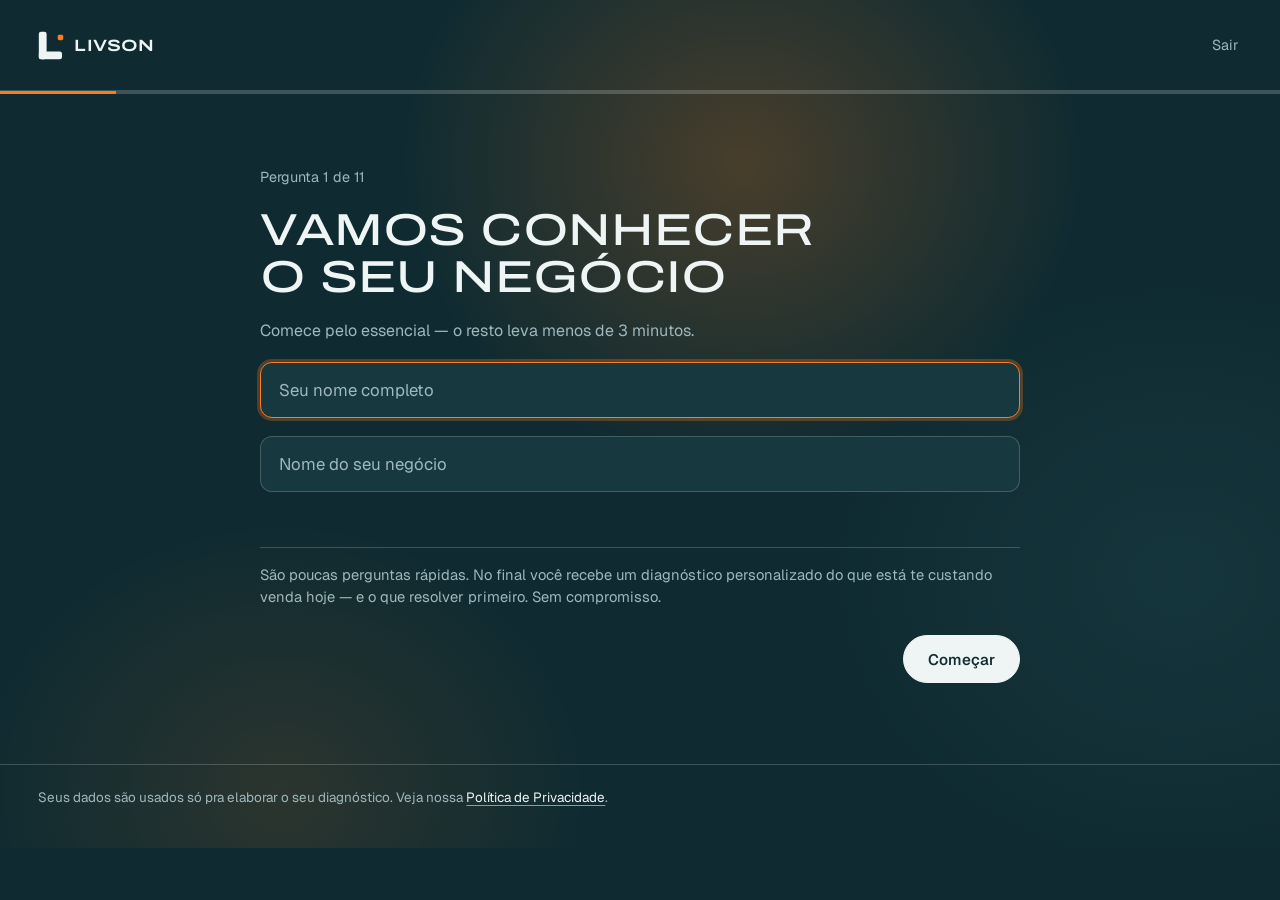
==== commit c40eedbd: "Migrar Conecta, diagnostico e paginas legais para a identidade nova Todas as paginas agora usam a id" ====
--- a/diagnostico.html
+++ b/diagnostico.html
@@ -1,5 +1,5 @@
 <!DOCTYPE html>
-<html lang="pt-BR" class="no-js">
+<html lang="pt-BR">
 <head>
   <!-- Google tag (gtag.js) -->
   <script async src="https://www.googletagmanager.com/gtag/js?id=G-TPRQHFC8YE"></script>
@@ -11,11 +11,11 @@
   </script>
 
   <meta charset="UTF-8" />
-  <meta name="viewport" content="width=device-width, initial-scale=1.0" />
+  <meta name="viewport" content="width=device-width, initial-scale=1.0, viewport-fit=cover" />
   <title>Diagnóstico Grátis | Livson Tecnologia</title>
   <meta name="description" content="Responda algumas perguntas rápidas e descubra, na hora, onde o seu negócio está perdendo venda por demora de resposta e falta de follow-up." />
   <meta name="robots" content="noindex, follow" />
-  <meta name="theme-color" content="#05070d" />
+  <meta name="theme-color" content="#0F2B31" />
   <link rel="canonical" href="https://livsontecnologia.com.br/diagnostico" />
 
   <link rel="icon" type="image/png" sizes="32x32" href="img/favicon-32.png" />
@@ -32,30 +32,30 @@
 
   <link rel="preconnect" href="https://fonts.googleapis.com" />
   <link rel="preconnect" href="https://fonts.gstatic.com" crossorigin />
-  <link rel="preload" as="style" href="https://fonts.googleapis.com/css2?family=Newsreader:opsz,wght@72,300..500&family=Geist:wght@400..700&family=Geist+Mono:wght@400..500&display=swap" onload="this.onload=null;this.rel='stylesheet'" />
-  <noscript><link rel="stylesheet" href="https://fonts.googleapis.com/css2?family=Newsreader:opsz,wght@72,300..500&family=Geist:wght@400..700&family=Geist+Mono:wght@400..500&display=swap" /></noscript>
-
-  <link rel="stylesheet" href="css/style.css?v=20260921" />
+  <link rel="preload" as="style" href="https://fonts.googleapis.com/css2?family=Archivo:wdth,wght@100..125,400..700&family=Geist:wght@400..600&display=swap" onload="this.onload=null;this.rel='stylesheet'" />
+  <noscript><link rel="stylesheet" href="https://fonts.googleapis.com/css2?family=Archivo:wdth,wght@100..125,400..700&family=Geist:wght@400..600&display=swap" /></noscript>
+
+  <link rel="stylesheet" href="css/base.css?v=20261121" />
+  <link rel="stylesheet" href="css/diagnostico.css?v=20261121" />
 </head>
 <body>
 
-  <!-- ===== NAVBAR (minimalista, sem distração) ===== -->
-  <header class="nav is-scrolled" id="nav">
-    <div class="container nav__inner">
-      <a href="/" class="brand" aria-label="Livson Tecnologia — início">
-        <img src="img/livson-tecnologia-logo.png" alt="" class="brand__mark" width="32" height="32" />
-        <span class="brand__text">LIVSON<em>TECNOLOGIA</em></span>
-      </a>
-      <a href="/" class="diag__exit">Sair</a>
+  <!-- ===== MENU (mínimo, sem distração) ===== -->
+  <div class="diag-nav">
+    <div class="wrap">
+      <header class="nav" id="nav">
+        <a href="/" class="brand" aria-label="Livson Tecnologia — início"><svg viewBox="200 140 712 800" aria-hidden="true"><rect class="l" x="220" y="160" width="215" height="760" rx="64"/><rect class="l" x="220" y="705" width="640" height="215" rx="64"/><rect class="p" x="742" y="243" width="150" height="150" rx="40"/></svg> <span>Livson</span></a>
+        <a href="/" class="nav__exit">Sair</a>
+      </header>
     </div>
-  </header>
+  </div>
 
   <div class="diag__progress-track" aria-hidden="true">
     <div class="diag__progress-bar" id="diagProgressBar"></div>
   </div>
 
   <main>
-    <section class="diag">
+    <section class="diag wrap">
       <div class="diag__form">
 
         <p class="diag__counter" id="diagCounter">Pergunta 1 de 11</p>
@@ -75,7 +75,7 @@
             <div class="diag__meta">São poucas perguntas rápidas. No final você recebe um diagnóstico personalizado do que está te custando venda hoje — e o que resolver primeiro. Sem compromisso.</div>
             <div class="diag__nav">
               <span></span>
-              <button type="button" class="btn btn--primary diag__next">Começar</button>
+              <button type="button" class="btn diag__next">Começar</button>
             </div>
           </div>
 
@@ -87,7 +87,7 @@
             <p class="diag__error"></p>
             <div class="diag__nav">
               <button type="button" class="btn btn--ghost diag__back">Voltar</button>
-              <button type="button" class="btn btn--primary diag__next">Continuar</button>
+              <button type="button" class="btn diag__next">Continuar</button>
             </div>
           </div>
 
@@ -98,7 +98,7 @@
             <p class="diag__error"></p>
             <div class="diag__nav">
               <button type="button" class="btn btn--ghost diag__back">Voltar</button>
-              <button type="button" class="btn btn--primary diag__next">Continuar</button>
+              <button type="button" class="btn diag__next">Continuar</button>
             </div>
           </div>
 
@@ -110,7 +110,7 @@
             <p class="diag__error"></p>
             <div class="diag__nav">
               <button type="button" class="btn btn--ghost diag__back">Voltar</button>
-              <button type="button" class="btn btn--primary diag__next">Continuar</button>
+              <button type="button" class="btn diag__next">Continuar</button>
             </div>
           </div>
 
@@ -127,7 +127,7 @@
             <p class="diag__error"></p>
             <div class="diag__nav">
               <button type="button" class="btn btn--ghost diag__back">Voltar</button>
-              <button type="button" class="btn btn--primary diag__next">Continuar</button>
+              <button type="button" class="btn diag__next">Continuar</button>
             </div>
           </div>
 
@@ -143,7 +143,7 @@
             <p class="diag__error"></p>
             <div class="diag__nav">
               <button type="button" class="btn btn--ghost diag__back">Voltar</button>
-              <button type="button" class="btn btn--primary diag__next">Continuar</button>
+              <button type="button" class="btn diag__next">Continuar</button>
             </div>
           </div>
 
@@ -160,7 +160,7 @@
             <p class="diag__error"></p>
             <div class="diag__nav">
               <button type="button" class="btn btn--ghost diag__back">Voltar</button>
-              <button type="button" class="btn btn--primary diag__next">Continuar</button>
+              <button type="button" class="btn diag__next">Continuar</button>
             </div>
           </div>
 
@@ -176,7 +176,7 @@
             <p class="diag__error"></p>
             <div class="diag__nav">
               <button type="button" class="btn btn--ghost diag__back">Voltar</button>
-              <button type="button" class="btn btn--primary diag__next">Continuar</button>
+              <button type="button" class="btn diag__next">Continuar</button>
             </div>
           </div>
 
@@ -184,16 +184,16 @@
           <div class="diag__step" data-step="8">
             <h1 class="diag__question">Qual o maior problema hoje?</h1>
             <div class="diag__options" role="radiogroup">
-              <div class="diag__option"><input type="radio" name="problema" id="p1" value="Poucos clientes chegando" required /><label for="p1">🎯 Poucos clientes chegando</label></div>
-              <div class="diag__option"><input type="radio" name="problema" id="p2" value="Demoro muito pra responder" /><label for="p2">⏱️ Demoro muito pra responder</label></div>
-              <div class="diag__option"><input type="radio" name="problema" id="p3" value="Não tenho site ou landing page" /><label for="p3">🖥️ Não tenho site ou landing page</label></div>
-              <div class="diag__option"><input type="radio" name="problema" id="p4" value="Perco o controle dos contatos (sem CRM)" /><label for="p4">🗂️ Perco o controle dos contatos</label></div>
-              <div class="diag__option"><input type="radio" name="problema" id="p5" value="Não sei se o que eu faço está funcionando" /><label for="p5">📊 Não sei se o que eu faço está funcionando</label></div>
-            </div>
-            <p class="diag__error"></p>
-            <div class="diag__nav">
-              <button type="button" class="btn btn--ghost diag__back">Voltar</button>
-              <button type="button" class="btn btn--primary diag__next">Continuar</button>
+              <div class="diag__option"><input type="radio" name="problema" id="p1" value="Poucos clientes chegando" required /><label for="p1">Poucos clientes chegando</label></div>
+              <div class="diag__option"><input type="radio" name="problema" id="p2" value="Demoro muito pra responder" /><label for="p2">Demoro muito pra responder</label></div>
+              <div class="diag__option"><input type="radio" name="problema" id="p3" value="Não tenho site ou landing page" /><label for="p3">Não tenho site ou landing page</label></div>
+              <div class="diag__option"><input type="radio" name="problema" id="p4" value="Perco o controle dos contatos (sem CRM)" /><label for="p4">Perco o controle dos contatos</label></div>
+              <div class="diag__option"><input type="radio" name="problema" id="p5" value="Não sei se o que eu faço está funcionando" /><label for="p5">Não sei se o que eu faço está funcionando</label></div>
+            </div>
+            <p class="diag__error"></p>
+            <div class="diag__nav">
+              <button type="button" class="btn btn--ghost diag__back">Voltar</button>
+              <button type="button" class="btn diag__next">Continuar</button>
             </div>
           </div>
 
@@ -211,7 +211,7 @@
             <p class="diag__error"></p>
             <div class="diag__nav">
               <button type="button" class="btn btn--ghost diag__back">Voltar</button>
-              <button type="button" class="btn btn--primary diag__next">Continuar</button>
+              <button type="button" class="btn diag__next">Continuar</button>
             </div>
           </div>
 
@@ -219,21 +219,21 @@
           <div class="diag__step" data-step="10">
             <h1 class="diag__question">Quando você quer resolver isso?</h1>
             <div class="diag__options" role="radiogroup">
-              <div class="diag__option"><input type="radio" name="urgencia" id="u1" value="O quanto antes" required /><label for="u1">🔥 O quanto antes</label></div>
-              <div class="diag__option"><input type="radio" name="urgencia" id="u2" value="Nas próximas semanas" /><label for="u2">🗓️ Nas próximas semanas</label></div>
-              <div class="diag__option"><input type="radio" name="urgencia" id="u3" value="Só pesquisando por enquanto" /><label for="u3">👀 Só pesquisando por enquanto</label></div>
-            </div>
-            <p class="diag__error"></p>
-            <div class="diag__nav">
-              <button type="button" class="btn btn--ghost diag__back">Voltar</button>
-              <button type="submit" class="btn btn--primary btn--glow diag__submit">Ver meu resultado</button>
+              <div class="diag__option"><input type="radio" name="urgencia" id="u1" value="O quanto antes" required /><label for="u1">O quanto antes</label></div>
+              <div class="diag__option"><input type="radio" name="urgencia" id="u2" value="Nas próximas semanas" /><label for="u2">Nas próximas semanas</label></div>
+              <div class="diag__option"><input type="radio" name="urgencia" id="u3" value="Só pesquisando por enquanto" /><label for="u3">Só pesquisando por enquanto</label></div>
+            </div>
+            <p class="diag__error"></p>
+            <div class="diag__nav">
+              <button type="button" class="btn btn--ghost diag__back">Voltar</button>
+              <button type="submit" class="btn diag__submit">Ver meu resultado</button>
             </div>
           </div>
         </form>
 
         <!-- RESULTADO -->
         <div class="diag__done" id="diagDone" hidden>
-          <div class="report reveal">
+          <div class="report">
             <div class="report__head">
               <span class="report__tag">Resultado do diagnóstico</span>
               <span class="report__who" id="repWho">—</span>
@@ -252,7 +252,7 @@
             <h2>O que dá pra fazer com isso</h2>
             <p>Vou analisar suas respostas e te chamar no WhatsApp com a leitura completa — onde está o maior vazamento e o que resolveria primeiro. Sem compromisso.</p>
             <div class="report__actions">
-              <a id="waLink" href="https://wa.me/5571996466575" target="_blank" rel="noopener" class="btn btn--primary btn--glow btn--lg">Falar no WhatsApp agora</a>
+              <a id="waLink" href="https://wa.me/5571996466575" target="_blank" rel="noopener" class="btn btn--lg">Falar no WhatsApp agora</a>
               <a href="/livson-conecta" class="btn btn--ghost btn--lg">Ver como o sistema funciona</a>
             </div>
           </div>
@@ -262,10 +262,10 @@
     </section>
   </main>
 
-  <footer class="diag__footer">
+  <footer class="diag__footer wrap">
     <p>Seus dados são usados só pra elaborar o seu diagnóstico. Veja nossa <a href="/politica-de-privacidade">Política de Privacidade</a>.</p>
   </footer>
 
-  <script src="js/diagnostico.js?v=20260921" defer></script>
+  <script src="js/diagnostico.js?v=20260922" defer></script>
 </body>
 </html>
--- a/css/base.css
+++ b/css/base.css
@@ -0,0 +1,163 @@
+/* =========================================================
+   LIVSON TECNOLOGIA — base de todas as páginas
+   Identidade de 2026-11-21 (protótipo aprovado:
+   claude.ai/artifact/L1VRCdn6VrYhXmnR8hiYox).
+
+   Cada página carrega este arquivo + o seu próprio:
+   home.css, conecta.css, diagnostico.css ou legal.css.
+
+   As decisões, e o que não pode voltar:
+   - Paleta petróleo e laranja: quatro tons (fundo, superfície, texto
+     suave, texto forte) + um destaque. --acc2 e --ice existem só para os
+     objetos 3D e as ilustrações.
+   - Títulos em Archivo LARGA (font-stretch 125%), peso 460, caixa alta.
+     Texto em Geist. Condensada em caixa normal já foi testada e rejeitada.
+   - O "ponto" (o quadrado do logo) é a ideia da marca. Logo sempre
+     sólido: L em texto forte, quadrado em laranja. Nada de gradiente.
+   - Objeto 3D nunca em branco chapado.
+   - Botão pílula, sem seta no texto. Zero emoji.
+   ========================================================= */
+
+:root {
+  --bg: #0F2B31;   /* fundo: petróleo */
+  --sf: #17383F;   /* superfície */
+  --soft: #9EB8BD; /* texto suave: 7,1:1 no fundo, 6,0:1 na superfície */
+  --ink: #EEF5F4;  /* texto forte: 13,5:1 no fundo */
+  --acc: #FF7A1A;  /* destaque: o ponto */
+  --acc2: #2FC4B8; /* segunda cor, só em objetos 3D e ilustrações */
+  --ice: #D9F3F0;  /* vidro claro, só em objetos 3D */
+  --line: color-mix(in srgb, var(--ink) 20%, transparent);
+
+  --display: 'Archivo', 'Arial Black', system-ui, sans-serif;
+  --text: 'Geist', system-ui, -apple-system, 'Segoe UI', sans-serif;
+  --gut: max(clamp(16px, 3vw, 40px), env(safe-area-inset-left, 0px));
+  --gut-r: max(clamp(16px, 3vw, 40px), env(safe-area-inset-right, 0px));
+  --ease: cubic-bezier(.2, 0, 0, 1);
+  color-scheme: dark;
+}
+
+* { margin: 0; padding: 0; box-sizing: border-box; }
+[hidden] { display: none !important; }
+html { background: var(--bg); -webkit-text-size-adjust: 100%; scroll-behavior: smooth; }
+body {
+  background-color: var(--bg); color: var(--ink);
+  font-family: var(--text); font-size: 16px; line-height: 1.55;
+  -webkit-font-smoothing: antialiased; overflow-x: hidden;
+  /* atmosfera: brilho quente atrás de tudo, preso à tela */
+  background-image:
+    radial-gradient(38vmax 34vmax at 58% 18%, color-mix(in srgb, var(--acc) 24%, transparent), transparent 70%),
+    radial-gradient(34vmax 30vmax at 22% 88%, color-mix(in srgb, var(--acc) 12%, transparent), transparent 70%),
+    radial-gradient(40vmax 34vmax at 92% 64%, color-mix(in srgb, var(--sf) 80%, transparent), transparent 70%);
+  background-attachment: fixed;
+}
+img { max-width: 100%; height: auto; display: block; } /* height:auto: sem ele a foto mantém a altura do atributo e estica */
+ul, ol { list-style: none; }
+a { color: inherit; }
+:focus-visible { outline: 2px solid var(--ink); outline-offset: 3px; }
+.sr-only { position: absolute; width: 1px; height: 1px; overflow: hidden; clip: rect(0 0 0 0); white-space: nowrap; }
+
+.wrap { padding-left: var(--gut); padding-right: var(--gut-r); max-width: 1520px; margin: 0 auto; }
+
+/* ---------- Tipografia ---------- */
+.big {
+  font-family: var(--display); font-stretch: 125%; font-weight: 460;
+  font-size: clamp(1.75rem, 4.3vw, 4.6rem); line-height: 1.02; letter-spacing: -0.01em;
+  text-transform: uppercase; text-wrap: balance;
+}
+.aside { color: var(--soft); font-size: 1rem; max-width: 36ch; }
+.aside strong, .side strong { color: var(--ink); font-weight: 600; }
+.split { display: grid; grid-template-columns: minmax(0, 2.2fr) minmax(240px, 1fr); gap: clamp(28px, 6vw, 120px); align-items: end; }
+.sec { padding-block: clamp(96px, 13vw, 190px) 0; }
+.side { display: grid; gap: 22px; }
+.side p { color: var(--soft); max-width: 38ch; }
+
+/* ---------- Botões ---------- */
+.btn {
+  display: inline-flex; align-items: center; justify-content: center; min-height: 48px; padding: 0 24px;
+  border-radius: 999px; background: var(--ink); color: var(--bg); border: 1px solid var(--ink);
+  font-family: var(--text); font-weight: 560; font-size: .95rem; text-decoration: none; white-space: nowrap;
+  cursor: pointer; transition: transform .25s var(--ease), opacity .2s;
+}
+.btn:hover { transform: translateY(-2px); }
+.btn:disabled { opacity: .6; cursor: progress; transform: none; }
+.btn--ghost { background: transparent; color: var(--ink); }
+.btn--sm { min-height: 40px; padding: 0 18px; font-size: .86rem; }
+.btn--lg { min-height: 54px; padding: 0 28px; font-size: 1rem; }
+.btn--block { width: 100%; }
+.actions { display: flex; flex-wrap: wrap; gap: 10px; }
+
+/* ---------- Detalhes ---------- */
+.pill { display: inline-flex; align-items: center; min-height: 28px; padding: 0 12px; border: 1px solid var(--ink); border-radius: 999px; color: var(--ink); font-size: .85rem; }
+.ico { width: 1.1em; height: 1.1em; flex: none; }
+.breadcrumb { font-size: .84rem; color: var(--soft); }
+.breadcrumb a { text-decoration: none; }
+.breadcrumb a:hover { text-decoration: underline; text-decoration-color: var(--acc); text-underline-offset: 4px; }
+
+/* ---------- Menu ---------- */
+.nav { position: relative; z-index: 30; padding-block: 26px; display: flex; align-items: center; justify-content: space-between; gap: 24px; }
+.brand { display: flex; align-items: center; gap: 10px; text-decoration: none; }
+.brand svg { width: 26px; height: 29px; flex: none; }
+.brand .l { fill: var(--ink); }
+.brand .p { fill: var(--acc); }
+.brand span { font-family: var(--display); font-stretch: 125%; font-weight: 600; font-size: 1.02rem; letter-spacing: .01em; text-transform: uppercase; }
+.nav__links { display: flex; gap: clamp(18px, 2.2vw, 40px); font-size: .8rem; letter-spacing: .04em; text-transform: uppercase; }
+.nav__links a { text-decoration: none; padding-block: 6px; }
+.nav__links a:hover { text-decoration: underline; text-decoration-color: var(--acc); text-decoration-thickness: 2px; text-underline-offset: 6px; }
+.nav__end { display: flex; align-items: center; gap: 10px; }
+.nav__toggle {
+  display: none; min-height: 40px; padding: 0 16px; border-radius: 999px; cursor: pointer;
+  background: transparent; color: var(--ink); border: 1px solid var(--line);
+  font: 560 .86rem var(--text);
+}
+.nav__exit { font-size: .9rem; color: var(--soft); text-decoration: none; padding: 8px 4px; }
+.nav__exit:hover { color: var(--ink); }
+
+/* ---------- Rodapé ---------- */
+.footer { margin-top: clamp(110px, 15vw, 210px); border-top: 1px solid var(--line); }
+.footer__top { display: grid; grid-template-columns: minmax(0, 1.4fr) minmax(0, 1fr) minmax(0, 1fr); gap: 32px; padding-block: 48px; }
+.footer__brand p { color: var(--soft); font-size: .92rem; margin-top: 14px; max-width: 36ch; }
+.footer nav, .footer__contact { display: grid; gap: 10px; align-content: start; font-size: .92rem; }
+.footer a { text-decoration: none; }
+.footer a:hover { text-decoration: underline; text-decoration-color: var(--acc); text-underline-offset: 4px; }
+.footer__contact a { display: inline-flex; align-items: center; gap: 8px; }
+.footer__contact svg { width: 18px; height: 18px; }
+.footer__bottom { display: flex; flex-wrap: wrap; justify-content: space-between; gap: 12px; padding-block: 22px 40px; border-top: 1px solid var(--line); font-size: .82rem; color: var(--soft); }
+.footer__legal { display: flex; gap: 18px; }
+
+/* ---------- WhatsApp flutuante ---------- */
+.whatsapp-float {
+  position: fixed; z-index: 25;
+  right: max(18px, env(safe-area-inset-right, 0px)); bottom: max(18px, env(safe-area-inset-bottom, 0px));
+  width: 58px; height: 58px; border-radius: 50%; display: grid; place-items: center;
+  background: var(--acc); color: var(--bg);
+  box-shadow: 0 10px 28px -8px rgba(0, 0, 0, .55); /* fica por cima da página: a sombra marca a camada */
+  transition: transform .3s var(--ease);
+}
+.whatsapp-float:hover { transform: translateY(-3px); }
+
+/* ---------- Celular e tablet ---------- */
+@media (min-width: 1101px) { .nav__only-mobile { display: none; } }
+@media (max-width: 1100px) {
+  .nav__links {
+    display: none; position: absolute; top: 100%; left: 0; right: 0;
+    flex-direction: column; gap: 0; padding: 8px 18px; border-radius: 12px;
+    background: var(--sf); border: 1px solid var(--line);
+    box-shadow: 0 20px 40px -20px rgba(0, 0, 0, .6); /* painel do menu por cima da página */
+  }
+  .nav__links a { padding-block: 14px; border-bottom: 1px solid var(--line); font-size: .9rem; }
+  .nav__links a:last-child { border-bottom: 0; }
+  .nav.is-open .nav__links { display: flex; }
+  .nav__toggle { display: inline-flex; align-items: center; }
+}
+@media (max-width: 860px) {
+  .split { grid-template-columns: minmax(0, 1fr); gap: 18px; }
+  .footer__top { grid-template-columns: minmax(0, 1fr); }
+  .nav__end .btn { display: none; }
+}
+@media (max-width: 420px) {
+  .brand span { font-size: .9rem; }
+}
+@media (prefers-reduced-motion: reduce) {
+  html { scroll-behavior: auto; }
+  .btn, .whatsapp-float { transition: none; }
+}
--- a/css/diagnostico.css
+++ b/css/diagnostico.css
@@ -0,0 +1,99 @@
+/* =========================================================
+   LIVSON TECNOLOGIA — diagnóstico (formulário em etapas)
+   Base comum em css/base.css. A lógica está no js/diagnostico.js, que
+   depende destas classes: .diag__step / .is-active, .diag__next,
+   .diag__back, .diag__submit, .diag__error, .report__level--ok /
+   --atencao / --critico. Não renomeie.
+   ========================================================= */
+
+.diag-nav { border-bottom: 1px solid var(--line); }
+.diag__progress-track { height: 3px; background: var(--line); }
+.diag__progress-bar { height: 100%; width: 0; background: var(--acc); transition: width .4s var(--ease); }
+
+.diag { padding-block: clamp(40px, 8vh, 96px) clamp(56px, 9vh, 110px); }
+.diag__form { max-width: 760px; margin: 0 auto; }
+.diag__counter { color: var(--soft); font-size: .9rem; margin-bottom: 18px; }
+
+.diag__step { display: none; }
+.diag__step.is-active { display: grid; gap: 18px; }
+.diag__question {
+  font-family: var(--display); font-stretch: 125%; font-weight: 460;
+  font-size: clamp(1.55rem, 3.6vw, 2.8rem); line-height: 1.05; letter-spacing: -0.01em;
+  text-transform: uppercase; text-wrap: balance;
+}
+.diag__hint { color: var(--soft); }
+
+.diag__input {
+  width: 100%; min-height: 56px; padding: 0 18px;
+  background: var(--sf); color: var(--ink); border: 1px solid var(--line); border-radius: 12px;
+  font: 400 1.05rem var(--text);
+  transition: border-color .2s var(--ease), box-shadow .2s var(--ease);
+}
+.diag__input::placeholder { color: var(--soft); }
+.diag__input:focus { outline: none; border-color: var(--acc); box-shadow: 0 0 0 3px color-mix(in srgb, var(--acc) 28%, transparent); }
+
+/* opções: a marca da escolhida é o "ponto" laranja */
+.diag__options { display: grid; gap: 10px; }
+.diag__option { position: relative; }
+.diag__option input { position: absolute; opacity: 0; width: 1px; height: 1px; }
+.diag__option label {
+  display: flex; align-items: center; gap: 14px; min-height: 56px; padding: 14px 18px;
+  background: var(--sf); border: 1px solid var(--line); border-radius: 12px; cursor: pointer;
+  font-size: 1rem; transition: border-color .2s var(--ease), background .2s var(--ease);
+}
+.diag__option label::before {
+  content: ""; width: 16px; height: 16px; flex: none; border-radius: 4px;
+  border: 1.5px solid var(--soft); transition: background .2s var(--ease), border-color .2s var(--ease);
+}
+.diag__option label:hover { border-color: color-mix(in srgb, var(--ink) 40%, transparent); }
+.diag__option input:checked + label { border-color: var(--acc); background: color-mix(in srgb, var(--acc) 10%, var(--sf)); }
+.diag__option input:checked + label::before { background: var(--acc); border-color: var(--acc); }
+.diag__option input:focus-visible + label { outline: 2px solid var(--ink); outline-offset: 3px; }
+
+/* erro: vermelho funcional, separado da cor de destaque, 7,2:1 no fundo */
+.diag__error { color: #FF9C8A; font-size: .92rem; min-height: 1.3em; }
+.diag__meta { color: var(--soft); font-size: .92rem; padding-top: 16px; border-top: 1px solid var(--line); }
+.diag__nav { display: flex; justify-content: space-between; align-items: center; gap: 14px; margin-top: 8px; }
+
+/* ---------- Resultado ---------- */
+.report { background: var(--sf); border: 1px solid var(--line); border-radius: 16px; overflow: hidden; }
+.report__head { display: flex; flex-wrap: wrap; justify-content: space-between; gap: 8px 18px; padding: 18px 24px; border-bottom: 1px solid var(--line); font-size: .9rem; }
+.report__tag { color: var(--soft); }
+.report__who { font-weight: 600; }
+.report__body { padding: 26px 24px 28px; display: grid; gap: 14px; }
+.report__label { color: var(--soft); font-size: .92rem; }
+/* o nível em texto + de 1 a 3 quadrados (quanto mais pontos, mais
+   problema). Nada de verde/amarelo/vermelho: a palavra já diz o nível. */
+.report__level {
+  display: flex; align-items: center; gap: 52px;
+  font-family: var(--display); font-stretch: 125%; font-weight: 460;
+  font-size: clamp(1.7rem, 3.4vw, 2.6rem); line-height: 1; text-transform: uppercase;
+  --p1: var(--line); --p2: var(--line); --p3: var(--line);
+}
+.report__level::before {
+  content: ""; width: 14px; height: 14px; flex: none; border-radius: 3px;
+  background: var(--p1); box-shadow: 19px 0 0 var(--p2), 38px 0 0 var(--p3);
+}
+.report__level--ok { --p1: var(--acc); }
+.report__level--atencao { --p1: var(--acc); --p2: var(--acc); }
+.report__level--critico { --p1: var(--acc); --p2: var(--acc); --p3: var(--acc); }
+.report__causes { display: grid; margin-top: 8px; border-top: 1px solid var(--line); }
+.report__cause { padding-block: 16px; border-bottom: 1px solid var(--line); display: grid; gap: 6px; }
+.report__cause h3 { font-size: 1.05rem; font-weight: 600; }
+.report__cause p { color: var(--soft); }
+.report__note { color: var(--soft); }
+.report__next { margin-top: clamp(40px, 6vw, 64px); display: grid; gap: 16px; }
+.report__next h2 { font-family: var(--display); font-stretch: 125%; font-weight: 460; font-size: clamp(1.5rem, 3vw, 2.2rem); line-height: 1.05; text-transform: uppercase; }
+.report__next p { color: var(--soft); max-width: 60ch; }
+.report__actions { display: flex; flex-wrap: wrap; gap: 10px; }
+
+.diag__footer { border-top: 1px solid var(--line); padding-block: 22px 40px; font-size: .84rem; color: var(--soft); }
+.diag__footer a { color: var(--ink); text-decoration: underline; text-decoration-color: var(--acc); text-underline-offset: 3px; }
+
+@media (max-width: 560px) {
+  .diag__nav .btn { flex: 1; }
+  .report__actions .btn { width: 100%; }
+}
+@media (prefers-reduced-motion: reduce) {
+  .diag__progress-bar, .diag__input, .diag__option label, .diag__option label::before { transition: none; }
+}
